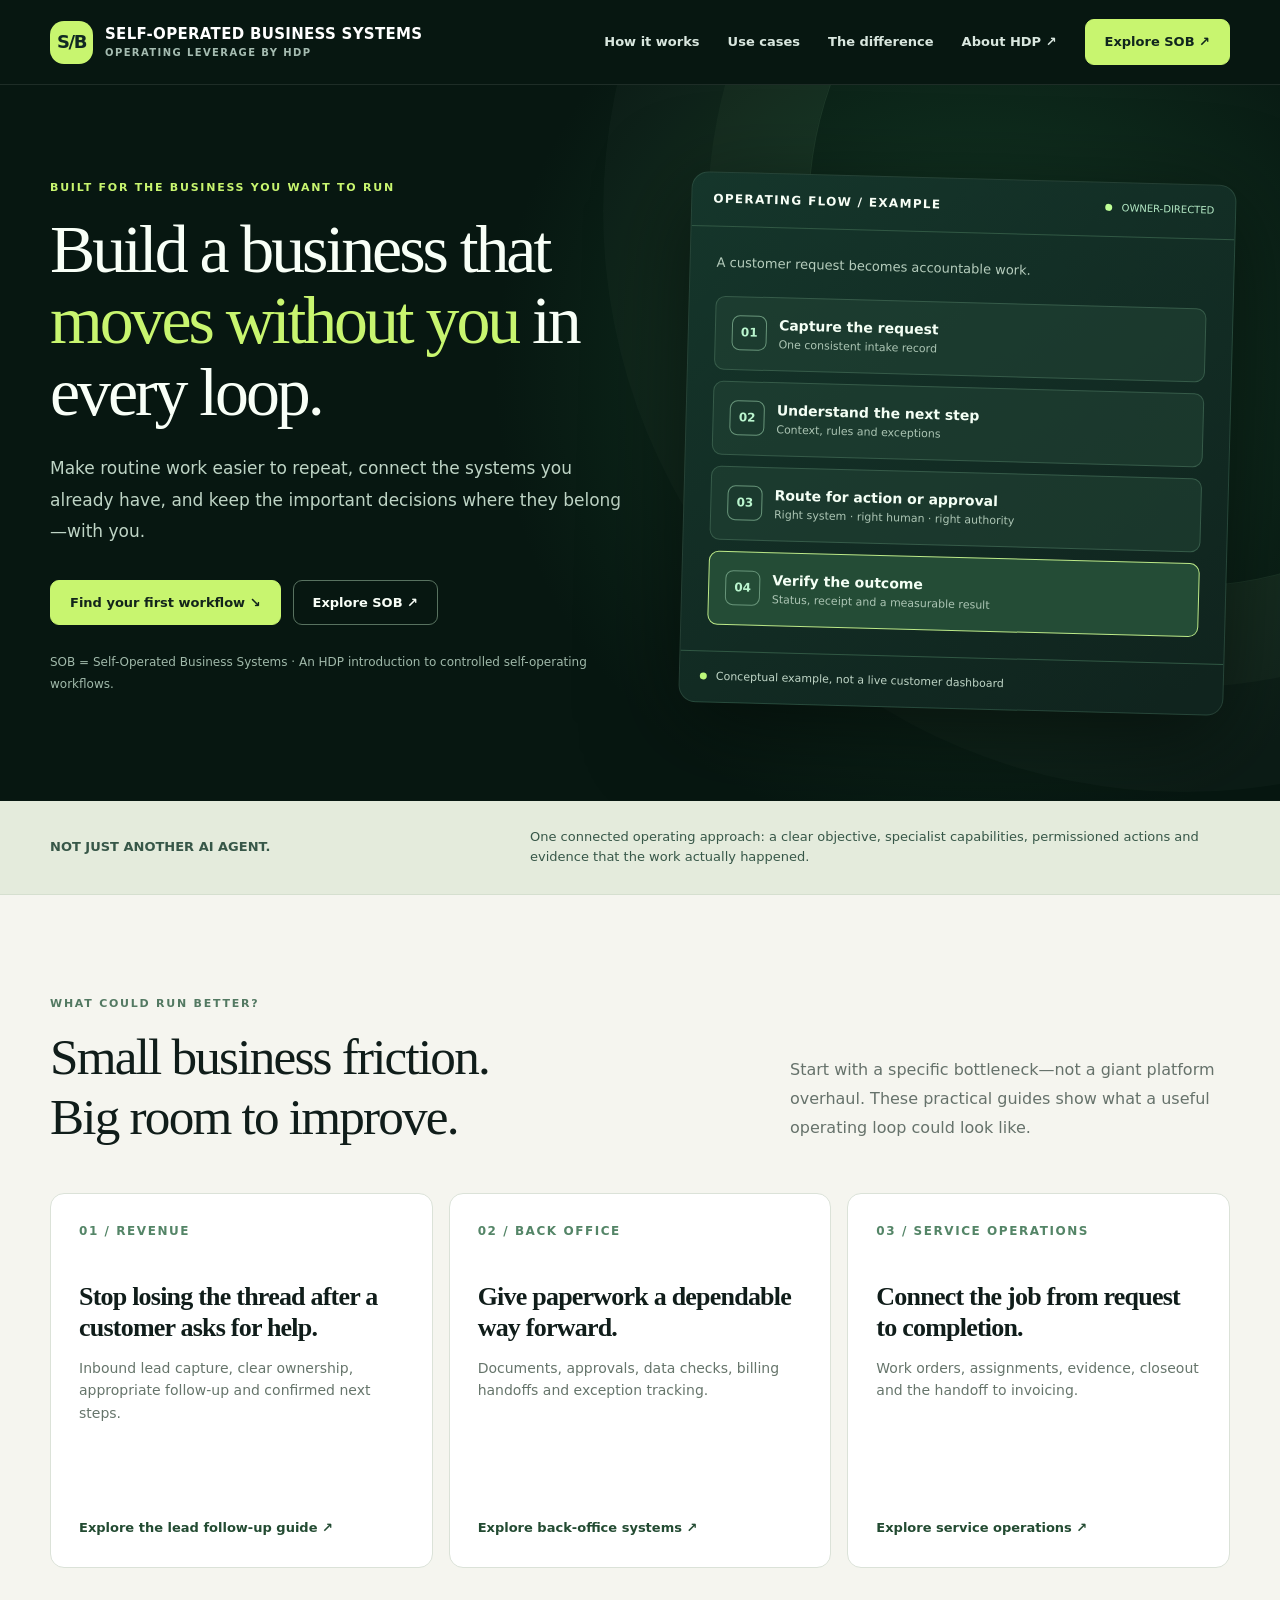
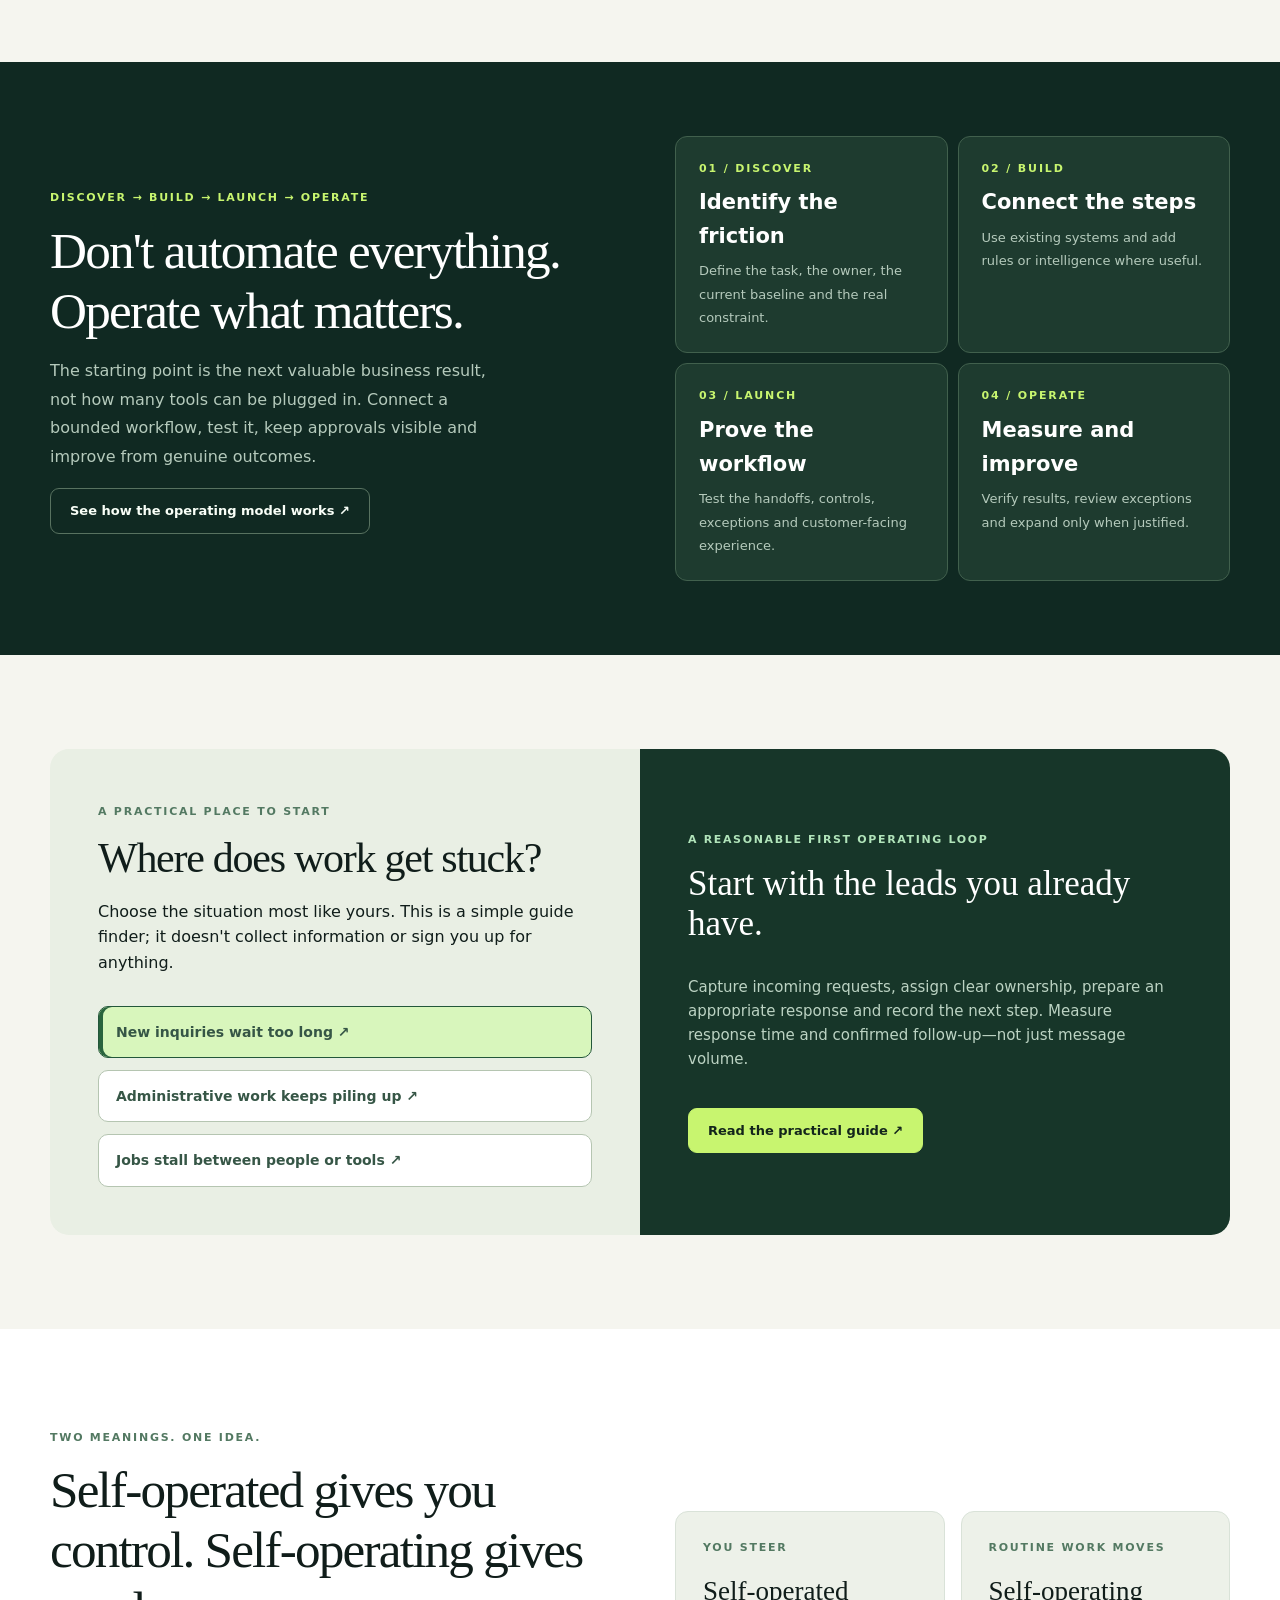
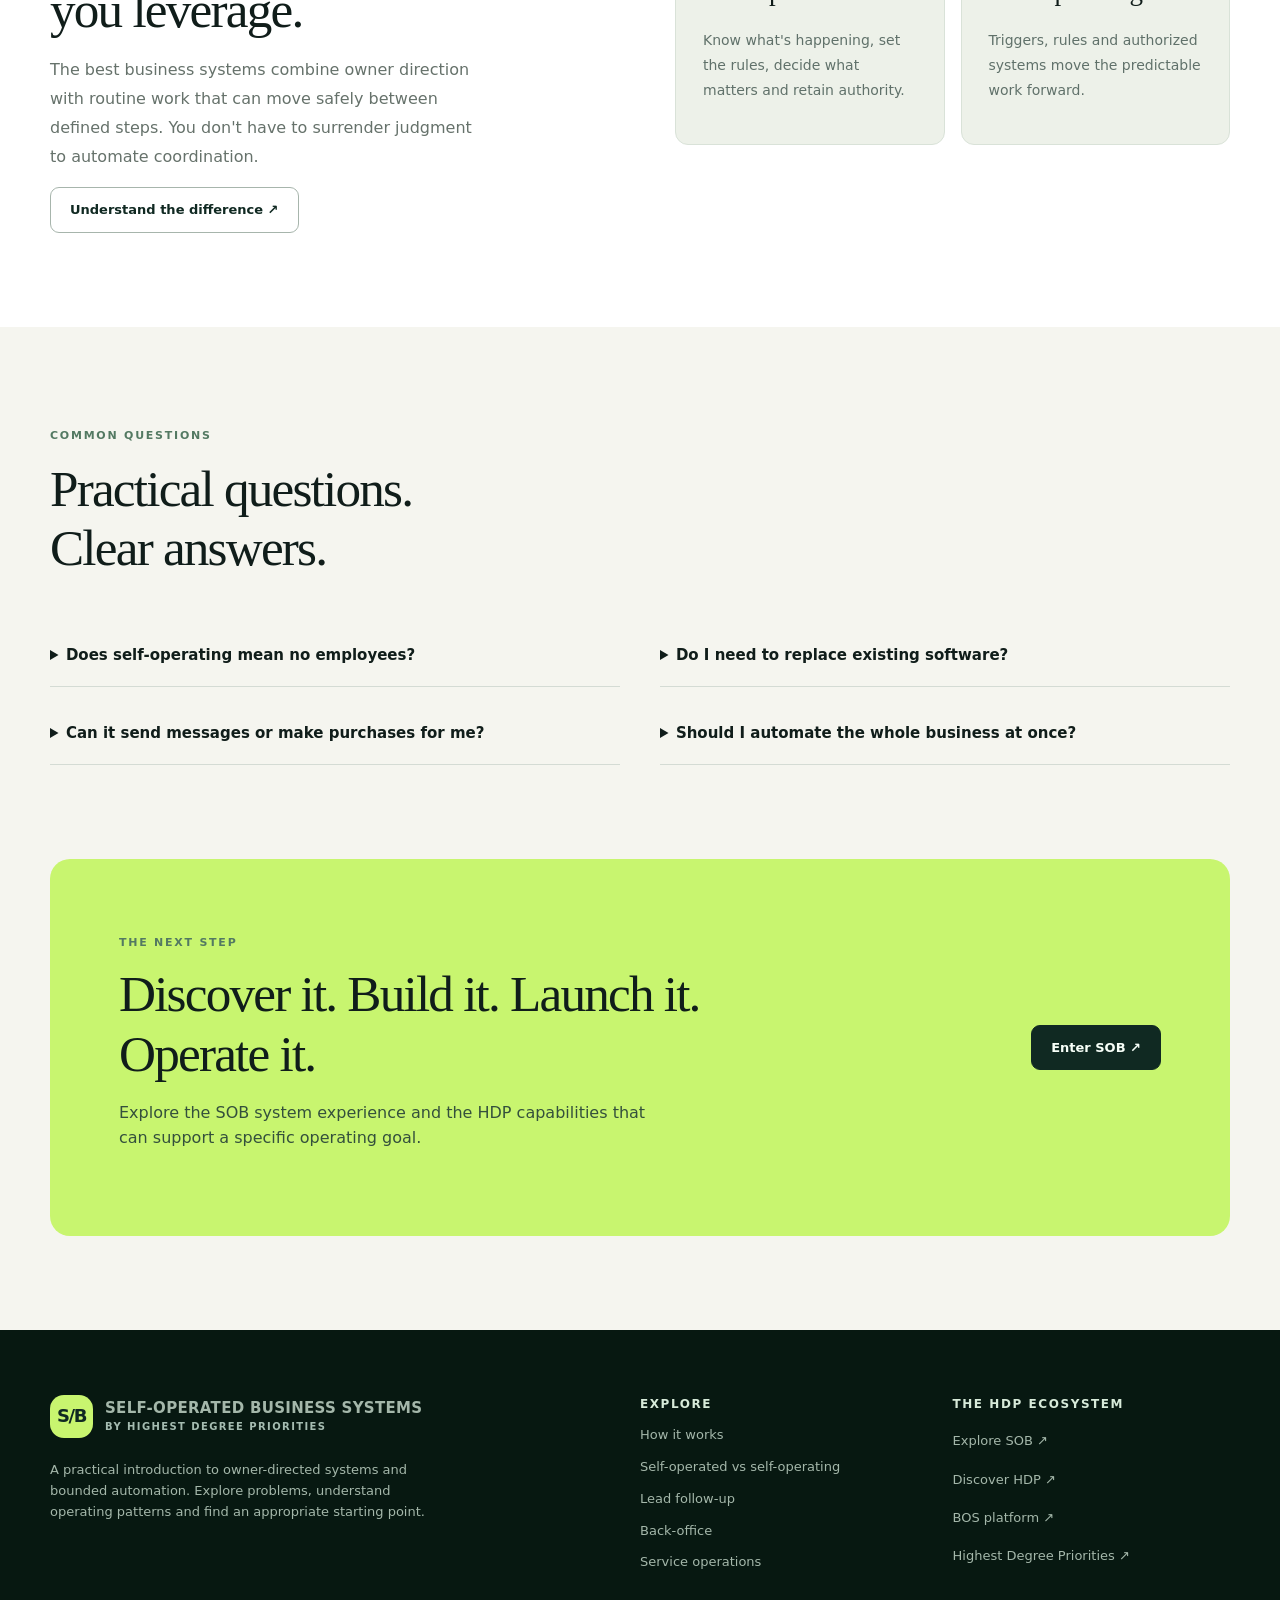
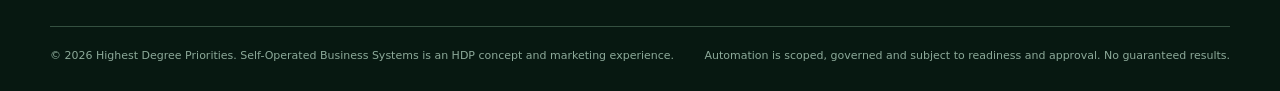
==== index.html @ 66c558f4 "Build SOB educational front door with original SEO guides" ====
<!doctype html><html lang="en"><head><meta charset="UTF-8"><meta name="viewport" content="width=device-width,initial-scale=1"><meta name="color-scheme" content="light"><meta name="theme-color" content="#071711"><title>Self-Operated Business Systems — Build a Business That Moves Without You in Every Loop | SOB by HDP</title><meta name="description" content="Discover self-operated and self-operating business systems for lead follow-up, back-office tasks and service operations. Owner-directed control, useful automation and measurable outcomes by HDP."><link rel="canonical" href="https://selfoperatedbusinesssystems.com/"><meta property="og:type" content="website"><meta property="og:title" content="Self-Operated Business Systems — Build a Business That Moves Without You in Every Loop"><meta property="og:description" content="Discover self-operated and self-operating business systems for lead follow-up, back-office tasks and service operations. Owner-directed control, useful automation and measurable outcomes by HDP."><meta property="og:url" content="https://selfoperatedbusinesssystems.com/"><meta property="og:image" content="https://selfoperatedbusinesssystems.com/assets/social.svg"><meta property="og:site_name" content="Self-Operated Business Systems"><meta name="twitter:card" content="summary_large_image"><link rel="icon" href="assets/favicon.svg" type="image/svg+xml"><link rel="stylesheet" href="assets/styles.css"><script type="application/ld+json">{"@context":"https://schema.org","@graph":[{"@type":"WebSite","name":"Self-Operated Business Systems","url":"https://selfoperatedbusinesssystems.com/","description":"Discover self-operated and self-operating business systems for lead follow-up, back-office tasks and service operations. Owner-directed control, useful automation and measurable outcomes by HDP."},{"@type":"Organization","name":"Highest Degree Priorities","url":"https://highestdegreepriorities.com"}]}</script><script src="assets/app.js" defer></script></head><body><a class="skip" href="#main">Skip to main content</a><header class="nav"><div class="wrap nav-in"><a class="brand" href="" aria-label="SOB — home"><span class="brand-mark">S/B</span><span class="brand-words"><strong>SELF-OPERATED BUSINESS SYSTEMS</strong><small>OPERATING LEVERAGE BY HDP</small></span></a><button class="menu-toggle" type="button" aria-label="Toggle navigation" aria-expanded="false" data-menu-toggle>Menu ☰</button><nav class="nav-links" aria-label="Main navigation" data-menu><a href="how-it-works/">How it works</a><a href="#solutions">Use cases</a><a href="guides/self-operated-vs-self-operating/">The difference</a><a href="https://hdpjoin.com">About HDP ↗</a><a class="button" href="https://sob.highestdegreepriorities.com/?utm_source=selfoperatedbusinesssystems&utm_medium=referral&utm_campaign=sob_launch&utm_content=nav" rel="noopener noreferrer">Explore SOB ↗</a></nav></div></header><main id="main">
<section class="hero"><div class="wrap hero-grid"><div><div class="eyebrow">BUILT FOR THE BUSINESS YOU WANT TO RUN</div><h1>Build a business that <em>moves without you</em> in every loop.</h1><p>Make routine work easier to repeat, connect the systems you already have, and keep the important decisions where they belong—with you.</p><div class="hero-actions"><a class="button" href="#find-your-gap">Find your first workflow ↘</a><a class="button secondary" href="https://sob.highestdegreepriorities.com/?utm_source=selfoperatedbusinesssystems&utm_medium=referral&utm_campaign=sob_launch&utm_content=hero" rel="noopener noreferrer">Explore SOB ↗</a></div><p class="fine">SOB = Self-Operated Business Systems · An HDP introduction to controlled self-operating workflows.</p></div><div class="map-panel" aria-label="Illustrative business workflow"><div class="panel-top"><strong>OPERATING FLOW / EXAMPLE</strong><span class="status"><i></i> OWNER-DIRECTED</span></div><div class="panel-body"><div class="panel-heading">A customer request becomes accountable work.</div><div class="steps"><div class="step"><div class="num">01</div><div><strong>Capture the request</strong><span>One consistent intake record</span></div></div><div class="step"><div class="num">02</div><div><strong>Understand the next step</strong><span>Context, rules and exceptions</span></div></div><div class="step"><div class="num">03</div><div><strong>Route for action or approval</strong><span>Right system · right human · right authority</span></div></div><div class="step"><div class="num">04</div><div><strong>Verify the outcome</strong><span>Status, receipt and a measurable result</span></div></div></div></div><div class="panel-bottom"><span class="dot"></span>Conceptual example, not a live customer dashboard</div></div></div></section>
<div class="strip"><div class="wrap strip-in"><strong>NOT JUST ANOTHER AI AGENT.</strong><span>One connected operating approach: a clear objective, specialist capabilities, permissioned actions and evidence that the work actually happened.</span></div></div>
<section class="section" id="solutions"><div class="wrap"><div class="section-head"><div><span class="mini-eyebrow">WHAT COULD RUN BETTER?</span><h2>Small business friction.<br>Big room to improve.</h2></div><p>Start with a specific bottleneck—not a giant platform overhaul. These practical guides show what a useful operating loop could look like.</p></div><div class="cards"><a class="card" href="use-cases/lead-follow-up/"><span class="card-no">01 / REVENUE</span><h3>Stop losing the thread after a customer asks for help.</h3><p>Inbound lead capture, clear ownership, appropriate follow-up and confirmed next steps.</p><span class="card-link">Explore the lead follow-up guide ↗</span></a><a class="card" href="use-cases/back-office-automation/"><span class="card-no">02 / BACK OFFICE</span><h3>Give paperwork a dependable way forward.</h3><p>Documents, approvals, data checks, billing handoffs and exception tracking.</p><span class="card-link">Explore back-office systems ↗</span></a><a class="card" href="use-cases/service-operations/"><span class="card-no">03 / SERVICE OPERATIONS</span><h3>Connect the job from request to completion.</h3><p>Work orders, assignments, evidence, closeout and the handoff to invoicing.</p><span class="card-link">Explore service operations ↗</span></a></div></div></section>
<section class="operating-band"><div class="wrap two-col"><div><span class="eyebrow">DISCOVER → BUILD → LAUNCH → OPERATE</span><h2>Don't automate everything.<br>Operate what matters.</h2><p>The starting point is the next valuable business result, not how many tools can be plugged in. Connect a bounded workflow, test it, keep approvals visible and improve from genuine outcomes.</p><a class="button secondary" href="how-it-works/">See how the operating model works ↗</a></div><div class="phases"><div class="phase"><b>01 / DISCOVER</b><h3>Identify the friction</h3><p>Define the task, the owner, the current baseline and the real constraint.</p></div><div class="phase"><b>02 / BUILD</b><h3>Connect the steps</h3><p>Use existing systems and add rules or intelligence where useful.</p></div><div class="phase"><b>03 / LAUNCH</b><h3>Prove the workflow</h3><p>Test the handoffs, controls, exceptions and customer-facing experience.</p></div><div class="phase"><b>04 / OPERATE</b><h3>Measure and improve</h3><p>Verify results, review exceptions and expand only when justified.</p></div></div></div></section>
<section class="section" id="find-your-gap"><div class="wrap"><div class="finder"><div class="finder-copy"><span class="mini-eyebrow">A PRACTICAL PLACE TO START</span><h2>Where does work get stuck?</h2><p>Choose the situation most like yours. This is a simple guide finder; it doesn't collect information or sign you up for anything.</p><div class="finder-controls" role="group" aria-label="Choose business workflow"><button aria-pressed="true" data-finder="leads" type="button">New inquiries wait too long ↗</button><button aria-pressed="false" data-finder="admin" type="button">Administrative work keeps piling up ↗</button><button aria-pressed="false" data-finder="field" type="button">Jobs stall between people or tools ↗</button></div></div><div class="finder-result" aria-live="polite"><small>A REASONABLE FIRST OPERATING LOOP</small><h3 data-finder-title>Start with the leads you already have.</h3><p data-finder-body>Capture incoming requests, assign clear ownership, prepare an appropriate response and record the next step. Measure response time and confirmed follow-up—not just message volume.</p><a class="button" href="use-cases/lead-follow-up/" data-finder-link>Read the practical guide ↗</a></div></div></div></section>
<section class="section alt"><div class="wrap two-col"><div><span class="mini-eyebrow">TWO MEANINGS. ONE IDEA.</span><h2>Self-operated gives you control. Self-operating gives you leverage.</h2><p>The best business systems combine owner direction with routine work that can move safely between defined steps. You don't have to surrender judgment to automate coordination.</p><a class="button outline" href="guides/self-operated-vs-self-operating/">Understand the difference ↗</a></div><div class="compare"><div><div class="mini-eyebrow">YOU STEER</div><h3>Self-operated</h3><p>Know what's happening, set the rules, decide what matters and retain authority.</p></div><div><div class="mini-eyebrow">ROUTINE WORK MOVES</div><h3>Self-operating</h3><p>Triggers, rules and authorized systems move the predictable work forward.</p></div></div></div></section>
<section class="section" id="faq"><div class="wrap"><div class="section-head"><div><span class="mini-eyebrow">COMMON QUESTIONS</span><h2>Practical questions.<br>Clear answers.</h2></div></div><div class="questions"><details><summary>Does self-operating mean no employees?</summary><p>No. The purpose is to reduce unnecessary coordination and repetition while retaining people for judgment, relationships, exceptions and accountability.</p></details><details><summary>Do I need to replace existing software?</summary><p>Not necessarily. An operating layer can coordinate selected workflows across existing tools, subject to available integrations and appropriate permissions.</p></details><details><summary>Can it send messages or make purchases for me?</summary><p>Only where the workflow, platform permissions, consent and explicit approval rules permit it. Sensitive actions must be separately governed.</p></details><details><summary>Should I automate the whole business at once?</summary><p>Usually not. Start with a measurable workflow, verify the baseline and make sure the first loop works before expanding.</p></details></div></div></section>
<section class="section" style="padding-top:0"><div class="wrap"><div class="wide-cta"><div><span class="mini-eyebrow">THE NEXT STEP</span><h2>Discover it. Build it. Launch it. Operate it.</h2><p>Explore the SOB system experience and the HDP capabilities that can support a specific operating goal.</p></div><a class="button dark" href="https://sob.highestdegreepriorities.com/?utm_source=selfoperatedbusinesssystems&utm_medium=referral&utm_campaign=sob_launch&utm_content=closing" rel="noopener noreferrer">Enter SOB ↗</a></div></div></section></main><footer class="footer"><div class="wrap"><div class="footer-grid"><div><a class="brand" href=""><span class="brand-mark">S/B</span><span class="brand-words"><strong>SELF-OPERATED BUSINESS SYSTEMS</strong><small>BY HIGHEST DEGREE PRIORITIES</small></span></a><p style="max-width:390px;margin-top:22px">A practical introduction to owner-directed systems and bounded automation. Explore problems, understand operating patterns and find an appropriate starting point.</p></div><div class="footer-links"><span class="footer-title">EXPLORE</span><a href="how-it-works/">How it works</a><a href="guides/self-operated-vs-self-operating/">Self-operated vs self-operating</a><a href="use-cases/lead-follow-up/">Lead follow-up</a><a href="use-cases/back-office-automation/">Back-office</a><a href="use-cases/service-operations/">Service operations</a></div><div class="footer-links"><span class="footer-title">THE HDP ECOSYSTEM</span><a href="https://sob.highestdegreepriorities.com/?utm_source=selfoperatedbusinesssystems&utm_medium=referral&utm_campaign=sob_launch&utm_content=footer">Explore SOB ↗</a><a href="https://hdpjoin.com">Discover HDP ↗</a><a href="https://bos.highestdegreepriorities.com">BOS platform ↗</a><a href="https://highestdegreepriorities.com">Highest Degree Priorities ↗</a></div></div><div class="footnote"><span>© 2026 Highest Degree Priorities. Self-Operated Business Systems is an HDP concept and marketing experience.</span><span>Automation is scoped, governed and subject to readiness and approval. No guaranteed results.</span></div></div></footer></body></html>
---- assets/styles.css ----
:root{--ink:#101d1a;--deep:#102922;--night:#071711;--green:#c8f56f;--mint:#8dddb2;--paper:#f5f5ef;--white:#fff;--muted:#627069;--rule:#d8dfd8;--serif:Georgia,"Times New Roman",serif;--sans:"Avenir Next",Avenir,Inter,ui-sans-serif,system-ui,"Segoe UI",sans-serif}
*{box-sizing:border-box}html{scroll-behavior:smooth}body{margin:0;color:var(--ink);background:var(--paper);font-family:var(--sans);font-size:16px;line-height:1.6}a{color:inherit}img{max-width:100%}button,select{font:inherit}button{cursor:pointer}a:focus-visible,button:focus-visible,select:focus-visible{outline:3px solid #3a9a68;outline-offset:3px}.skip{position:absolute;left:12px;top:-60px;background:#fff;padding:10px;z-index:99}.skip:focus{top:12px}.wrap{width:min(1180px,calc(100% - 48px));margin-inline:auto}.nav{position:relative;z-index:20;background:var(--night);color:white;border-bottom:1px solid #ffffff18}.nav-in{min-height:84px;display:flex;align-items:center;justify-content:space-between;gap:26px}.brand{display:flex;gap:12px;text-decoration:none;align-items:center;line-height:1}.brand-mark{display:grid;place-items:center;background:var(--green);color:var(--deep);border-radius:14px;width:43px;height:43px;font-size:18px;font-weight:900;letter-spacing:-1.5px}.brand-words strong{display:block;font-weight:850;letter-spacing:.02em;font-size:15px}.brand-words small{display:block;color:#a5bcb1;font-size:10px;letter-spacing:.14em;margin-top:6px;font-weight:700}.nav-links{display:flex;align-items:center;gap:28px}.nav-links a{text-decoration:none;font-size:13px;font-weight:720;color:#d9e7df}.nav-links a:hover{color:var(--green)}.nav-links a.button{color:#10251d}.menu-toggle{display:none;border:1px solid #42614f;background:transparent;color:#fff;border-radius:9px;padding:8px 12px}.button{display:inline-flex;align-items:center;justify-content:center;gap:9px;padding:14px 19px;border-radius:9px;background:var(--green);border:1px solid var(--green);color:#13251b;font-size:13px;font-weight:850;text-decoration:none;line-height:1.2;transition:transform .2s,background .2s}.button:hover{background:#defca4;transform:translateY(-2px)}.button.secondary{background:transparent;color:#f9fff8;border-color:#587260}.button.secondary:hover{background:#234036}.button.dark{background:var(--deep);color:#f7fff8;border-color:var(--deep)}.button.outline{background:transparent;color:var(--deep);border-color:#a7b5ac}.button.outline:hover{background:#eff4e9}.eyebrow,.mini-eyebrow{text-transform:uppercase;letter-spacing:.16em;font-size:11px;font-weight:850}.eyebrow{color:var(--green)}.mini-eyebrow{color:#537962}.hero{position:relative;isolation:isolate;overflow:hidden;background:var(--night);color:#f8fff7;padding:93px 0 92px}.hero:before{content:"";position:absolute;width:750px;height:750px;border:1px solid #bcffc018;border-radius:100%;right:-280px;top:-250px;box-shadow:0 0 0 100px #bfffc008,0 0 0 205px #bfffc006;z-index:-1}.hero:after{content:"";position:absolute;inset:0;background:radial-gradient(circle at 76% 40%,#225e3a88,transparent 45%);z-index:-2}.hero-grid{display:grid;grid-template-columns:1.03fr .97fr;gap:56px;align-items:center}.hero h1,.article-hero h1{font-family:var(--serif);font-weight:500;line-height:1.06;letter-spacing:-.045em;margin:17px 0 24px;font-size:clamp(48px,5.3vw,81px)}.hero h1 em{font-style:normal;color:var(--green)}.hero p{color:#bed4c5;font-size:17px;max-width:575px;line-height:1.85}.hero-actions{display:flex;gap:12px;flex-wrap:wrap;margin-top:32px}.fine{font-size:12px!important;color:#a0b9aa!important;margin-top:26px}.map-panel{border:1px solid #5e867045;background:linear-gradient(145deg,#15362b 0%,#10241e 95%);border-radius:17px;box-shadow:0 24px 90px #0008;overflow:hidden;transform:rotate(1.5deg)}.panel-top{display:flex;justify-content:space-between;padding:17px 21px;border-bottom:1px solid #315844}.panel-top strong{font-size:12px;letter-spacing:.11em}.status{font-size:10px;color:#b5eac6}.status i{display:inline-block;width:7px;height:7px;background:#bfff96;border-radius:50%;margin-right:6px}.panel-body{padding:26px}.panel-heading{font-size:13px;color:#b6cdbd;margin-bottom:22px}.steps{display:grid;gap:11px}.step{display:flex;align-items:center;gap:12px;background:#24463785;border:1px solid #365b49;padding:16px;border-radius:10px}.step .num{display:grid;place-items:center;border:1px solid #68957a;color:#baf5ce;border-radius:8px;width:35px;height:35px;font-size:12px;font-weight:900}.step strong{display:block;font-size:14px;color:#f4fff5}.step span{display:block;font-size:11px;color:#acc5b4}.step:last-child{border-color:#bce988;background:#244c36}.panel-bottom{border-top:1px solid #315844;color:#bfd5c6;padding:16px 20px;font-size:11px;display:flex;gap:9px;align-items:center}.dot{height:7px;width:7px;background:#bcf779;border-radius:100%}.strip{background:#e4ebdc;border-bottom:1px solid #d5dfcf}.strip-in{padding:26px 0;display:flex;justify-content:space-between;gap:20px;align-items:center;color:#375748}.strip strong{font-size:13px}.strip span{font-size:13px;max-width:700px}.section{padding:94px 0}.section.alt{background:white}.section-head{display:flex;justify-content:space-between;gap:40px;align-items:flex-end;margin-bottom:34px}.section-head h2,.two-col h2,.wide-cta h2{font-family:var(--serif);font-weight:500;letter-spacing:-.035em;line-height:1.17;font-size:clamp(35px,4vw,55px);margin:12px 0}.section-head p,.two-col p{max-width:440px;color:#66726b;line-height:1.8}.cards{display:grid;grid-template-columns:repeat(3,1fr);gap:16px}.card{display:flex;flex-direction:column;min-height:375px;background:#fff;border:1px solid #dbe2d8;border-radius:14px;padding:28px;text-decoration:none;transition:transform .2s,box-shadow .2s}.card:hover{transform:translateY(-4px);box-shadow:0 14px 45px #10281c13}.card .card-no{color:#548567;font-weight:850;letter-spacing:.13em;font-size:12px}.card h3{font-size:26px;font-family:var(--serif);font-weight:550;line-height:1.2;letter-spacing:-.03em;margin:40px 0 14px}.card p{color:#66756b;font-size:14px;margin:0}.card .card-link{margin-top:auto;padding-top:35px;color:#234b32;font-size:13px;font-weight:850}.operating-band{background:var(--deep);color:white;padding:74px 0}.two-col{display:grid;grid-template-columns:1fr 1fr;gap:70px;align-items:center}.operating-band h2{color:white}.operating-band p{color:#b5cabc}.phases{display:grid;grid-template-columns:repeat(2,1fr);gap:10px}.phase{background:#2746389e;border:1px solid #41604d;border-radius:12px;padding:23px}.phase b{display:block;color:var(--green);font-size:11px;letter-spacing:.17em}.phase h3{font-size:21px;margin:9px 0 6px}.phase p{font-size:13px;margin:0}.finder{background:#e9efe4;border-radius:19px;display:grid;grid-template-columns:1fr 1fr;overflow:hidden}.finder-copy{padding:48px}.finder-copy h2{font-family:var(--serif);font-size:42px;line-height:1.14;letter-spacing:-.03em;font-weight:500;margin:12px 0}.finder-controls{display:grid;gap:12px;margin-top:30px}.finder-controls button{border:1px solid #b5c5b1;background:white;text-align:left;border-radius:10px;padding:14px 17px;font-size:14px;font-weight:750;color:#365646}.finder-controls button[aria-pressed="true"]{border-color:#23573a;background:#d8f6bc;box-shadow:inset 4px 0 #29643d}.finder-result{padding:48px;background:#173629;color:white;display:flex;flex-direction:column;justify-content:center}.finder-result small{color:#b1e4ba;font-size:11px;letter-spacing:.15em;font-weight:850}.finder-result h3{font-family:var(--serif);font-weight:500;font-size:35px;line-height:1.16;margin:15px 0}.finder-result p{color:#bcd3c3;font-size:15px}.finder-result .button{align-self:flex-start;margin-top:22px}.compare{display:grid;grid-template-columns:1fr 1fr;gap:16px;margin:32px 0}.compare>div{background:#edf1e9;border:1px solid #d9e2d8;border-radius:13px;padding:27px}.compare h3{font-family:var(--serif);font-size:27px;font-weight:500;margin:14px 0}.compare p{font-size:14px;color:#60716a}.wide-cta{padding:69px;border-radius:20px;background:var(--green);display:flex;justify-content:space-between;align-items:center;gap:32px}.wide-cta h2{max-width:600px;margin:10px 0}.wide-cta p{max-width:540px;color:#34503c}.wide-cta .button{white-space:nowrap}.questions{display:grid;grid-template-columns:1fr 1fr;gap:15px 40px}.questions details{border-bottom:1px solid #d4dbd4;padding:19px 0}.questions summary{cursor:pointer;font-weight:800;font-size:15px}.questions p{font-size:14px;color:#647168}.footer{background:#071811;color:#d3e3d7;padding:65px 0 26px}.footer-grid{display:grid;grid-template-columns:2fr 1fr 1fr;gap:35px}.footer p,.footer a{font-size:13px;color:#a4b7aa}.footer a{text-decoration:none}.footer a:hover{text-decoration:underline}.footer-links{display:grid;gap:11px}.footer-title{color:#d7ead9;font-weight:800;font-size:12px;letter-spacing:.13em}.footnote{border-top:1px solid #345040;margin-top:53px;padding-top:20px;font-size:11px;color:#8ca999;display:flex;justify-content:space-between;gap:16px}.article-hero{background:var(--night);color:#fff;padding:84px 0 75px}.article-hero h1{font-size:clamp(43px,4.75vw,68px);max-width:970px}.article-hero p{font-size:18px;max-width:750px;color:#bfd3c4;line-height:1.75}.article-meta{margin-top:27px;font-size:12px;color:#9ebbae}.breadcrumb{font-size:12px;display:flex;gap:9px;color:#acc7b8}.breadcrumb a{text-decoration:none;color:#d9eddf}.article-layout{display:grid;grid-template-columns:240px minmax(0,1fr);gap:70px;padding:80px 0 94px}.toc{align-self:start;position:sticky;top:26px}.toc strong{display:block;font-size:11px;letter-spacing:.14em;color:#51745c}.toc a{display:block;text-decoration:none;color:#607368;padding:8px 0;font-size:13px}.toc a:hover{color:#0b4e2e}.article{max-width:760px}.article h2{font-family:var(--serif);font-weight:500;font-size:34px;letter-spacing:-.03em;line-height:1.19;margin:0 0 17px;scroll-margin-top:30px}.article h2:not(:first-child){margin-top:54px}.article p{line-height:1.88;color:#485950;margin:14px 0}.article .note{margin:31px 0;border-left:4px solid #7cb751;background:#eaf1e3;padding:22px 25px;display:grid;gap:8px}.article .note strong{color:#25513a}.article .note span{color:#506456}.article-list{padding-left:25px;color:#495b51}.article-list li{padding:9px 0;line-height:1.75}.article .compare{margin:31px 0}.article-end{margin-top:60px;background:#173629;color:white;padding:35px;border-radius:13px}.article-end h3{font-family:var(--serif);font-size:28px;font-weight:500;margin:0 0 10px}.article-end p{color:#bed3c3}.article-end .button{margin-top:15px}.related{display:flex;flex-wrap:wrap;gap:12px;margin-top:25px}.related a{padding:8px 12px;border:1px solid #c5d2c3;border-radius:8px;text-decoration:none;font-size:12px;font-weight:750;color:#376547}.disclaimer{font-size:12px;color:#7a827b}.hide{display:none!important}
@media(max-width:950px){.nav-links{gap:16px}.nav-links>a{font-size:12px}.hero-grid{gap:26px}.hero h1{font-size:clamp(42px,6vw,66px)}.cards{gap:10px}.card{padding:23px}.two-col{gap:28px}.article-layout{grid-template-columns:180px 1fr;gap:35px}}
@media(max-width:720px){.wrap{width:min(100% - 34px,1180px)}.nav-in{min-height:70px}.brand-words strong{font-size:13px}.brand-words small{font-size:8px}.menu-toggle{display:block}.nav-links{display:none;position:absolute;top:70px;left:0;right:0;background:var(--night);padding:20px 18px 25px;flex-direction:column;align-items:stretch;border-bottom:1px solid #42624c}.nav-links.open{display:flex}.nav-links>a{font-size:15px}.nav-links .button{align-self:flex-start}.hero{padding:67px 0}.hero-grid,.two-col,.finder,.footer-grid,.article-layout{grid-template-columns:1fr}.hero h1{font-size:clamp(45px,10vw,66px)}.hero p{font-size:16px}.map-panel{margin-top:28px;transform:none}.strip-in,.section-head,.wide-cta{flex-direction:column;align-items:flex-start}.section{padding:66px 0}.section-head{gap:8px}.cards{grid-template-columns:1fr}.card{min-height:250px}.card h3{margin-top:22px}.card .card-link{padding-top:20px}.operating-band{padding:68px 0}.two-col{gap:24px}.finder-copy,.finder-result{padding:30px}.finder-copy h2{font-size:36px}.compare,.questions{grid-template-columns:1fr}.wide-cta{padding:36px}.wide-cta .button{white-space:normal}.article-hero{padding:64px 0}.article-hero h1{font-size:clamp(42px,9vw,58px)}.article-layout{padding:52px 0}.toc{position:static;border-bottom:1px solid #d1dbd1;padding-bottom:20px}.toc a{display:inline-block;margin-right:15px}.article h2{font-size:29px}.footnote{flex-direction:column}}
@media(prefers-reduced-motion:reduce){html{scroll-behavior:auto}*,*:before,*:after{transition:none!important;animation:none!important}}
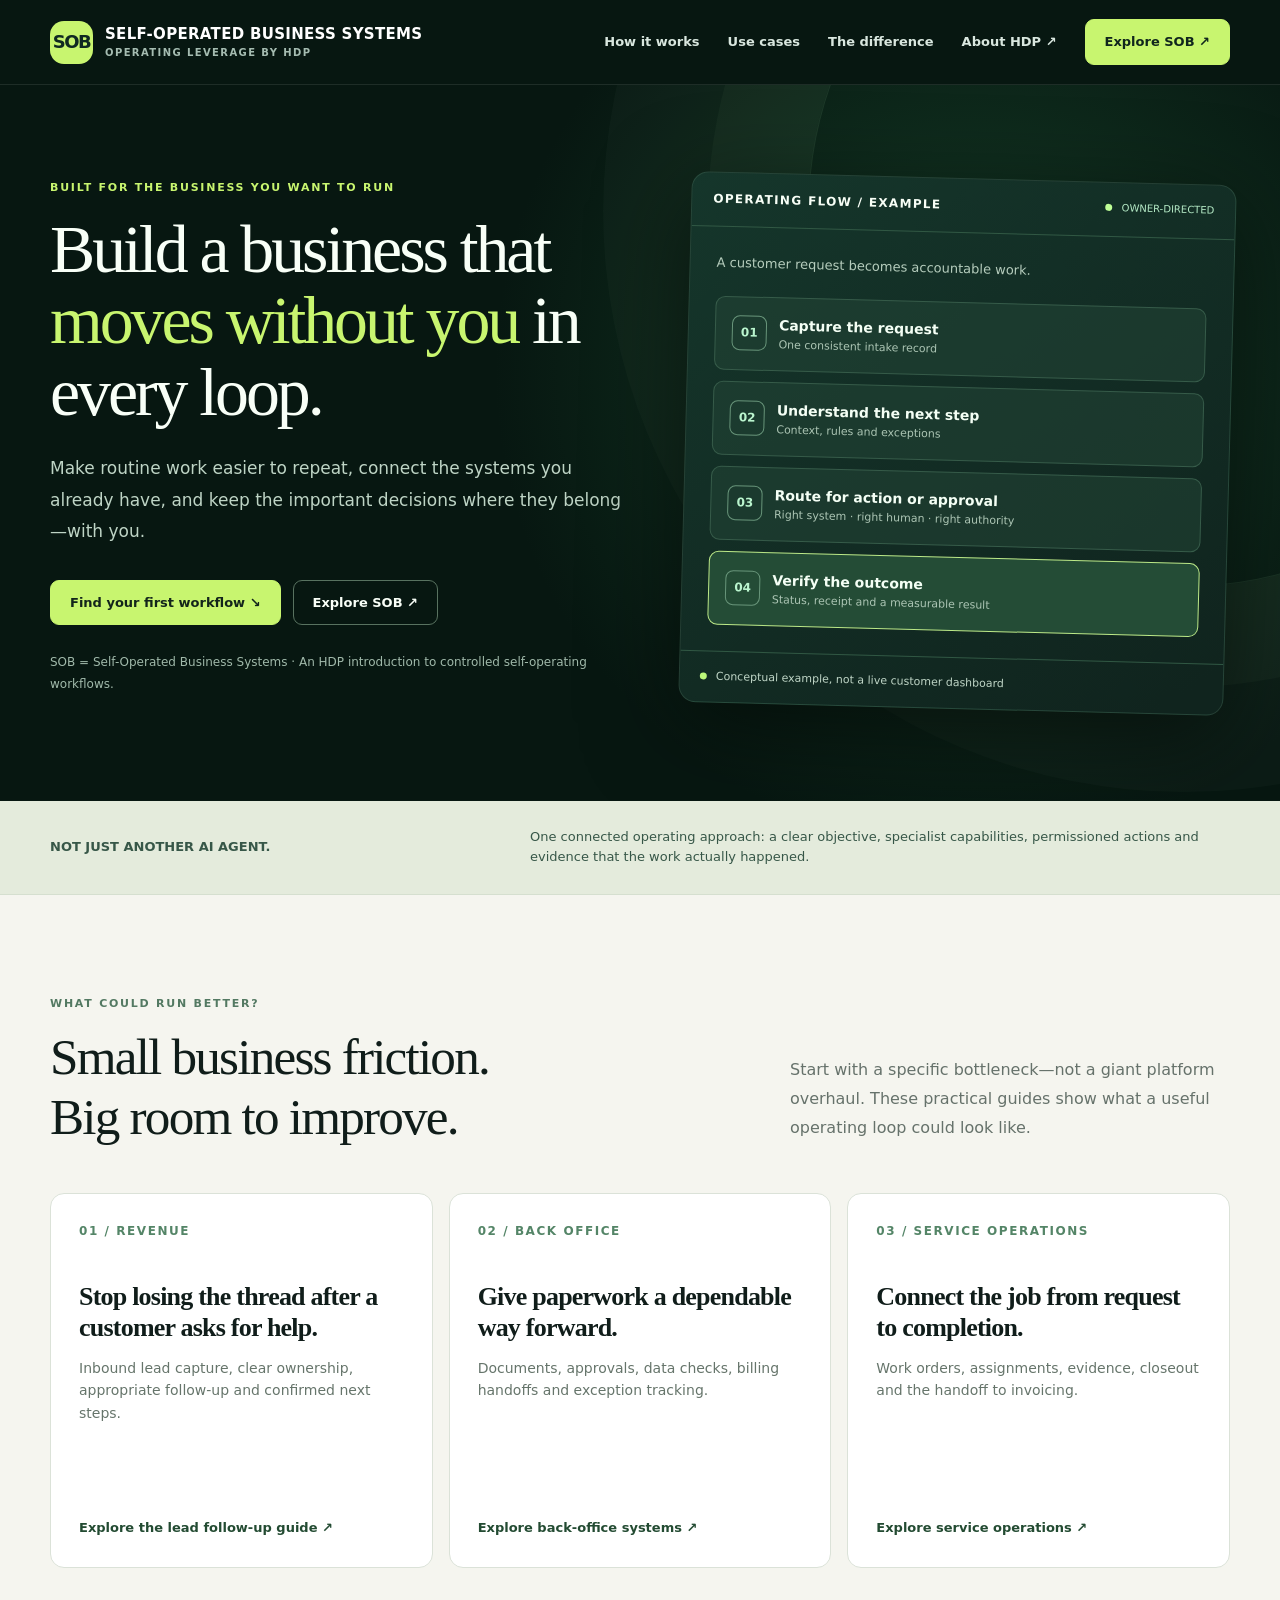
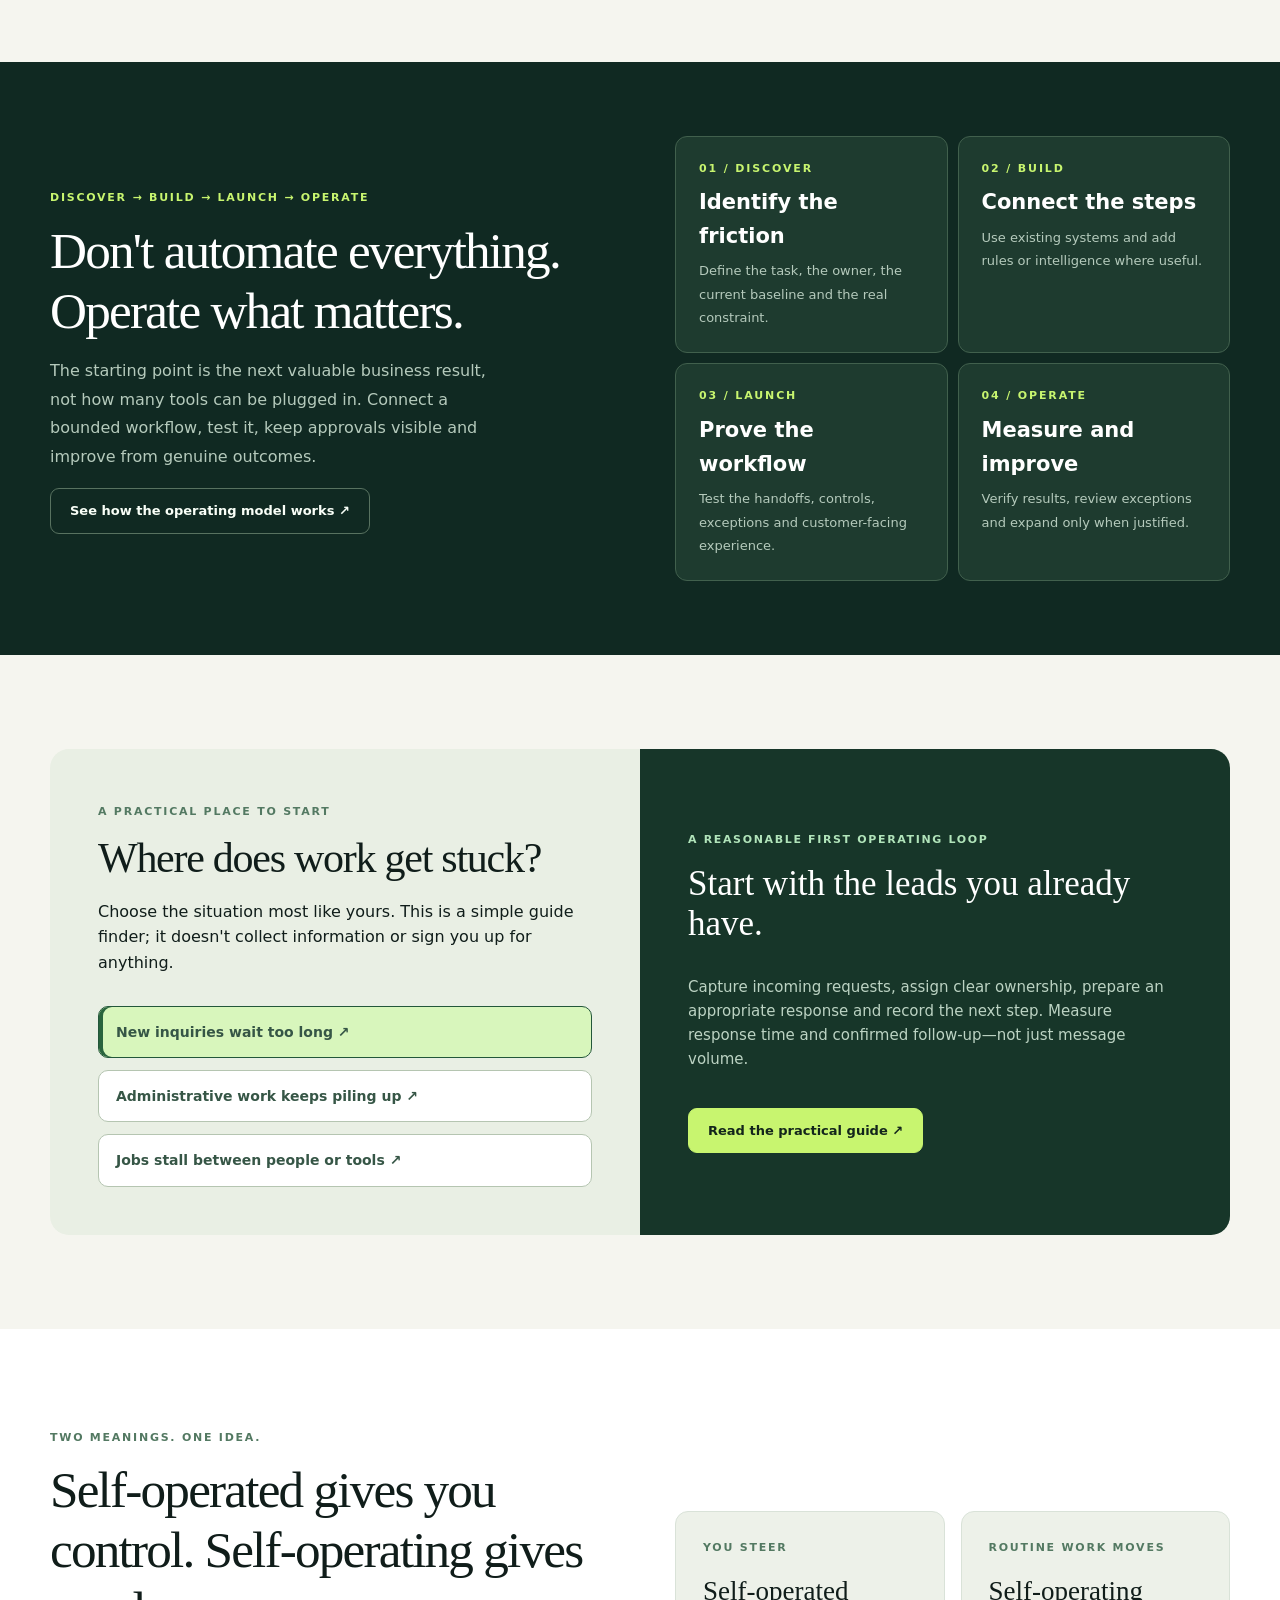
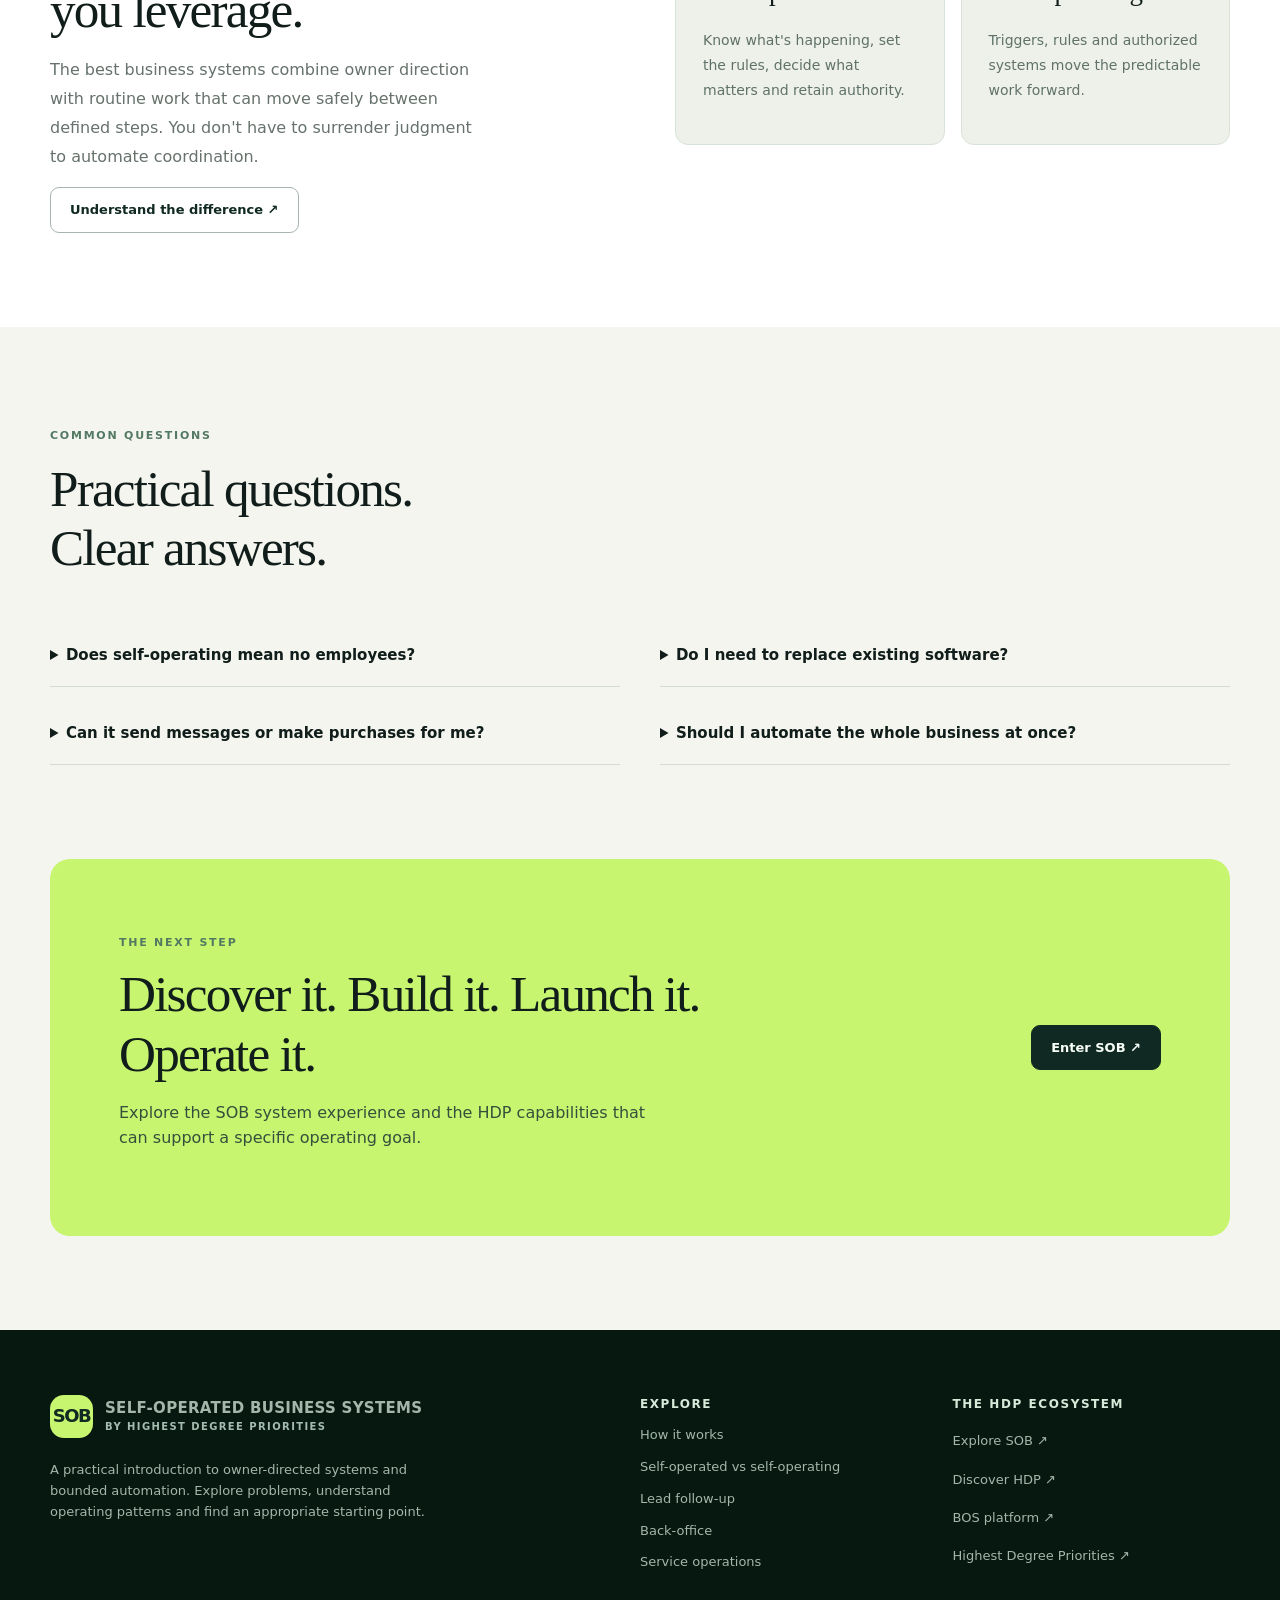
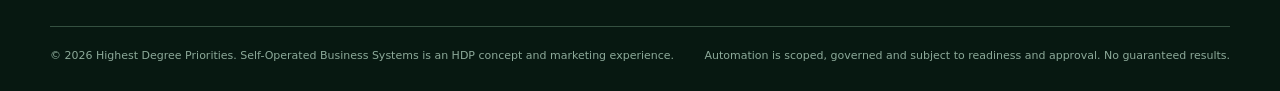
==== commit 14c017d5: "Use recognizable SOB branding across site and artwork" ====
--- a/index.html
+++ b/index.html
@@ -1,4 +1,4 @@
-<!doctype html><html lang="en"><head><meta charset="UTF-8"><meta name="viewport" content="width=device-width,initial-scale=1"><meta name="color-scheme" content="light"><meta name="theme-color" content="#071711"><title>Self-Operated Business Systems — Build a Business That Moves Without You in Every Loop | SOB by HDP</title><meta name="description" content="Discover self-operated and self-operating business systems for lead follow-up, back-office tasks and service operations. Owner-directed control, useful automation and measurable outcomes by HDP."><link rel="canonical" href="https://selfoperatedbusinesssystems.com/"><meta property="og:type" content="website"><meta property="og:title" content="Self-Operated Business Systems — Build a Business That Moves Without You in Every Loop"><meta property="og:description" content="Discover self-operated and self-operating business systems for lead follow-up, back-office tasks and service operations. Owner-directed control, useful automation and measurable outcomes by HDP."><meta property="og:url" content="https://selfoperatedbusinesssystems.com/"><meta property="og:image" content="https://selfoperatedbusinesssystems.com/assets/social.svg"><meta property="og:site_name" content="Self-Operated Business Systems"><meta name="twitter:card" content="summary_large_image"><link rel="icon" href="assets/favicon.svg" type="image/svg+xml"><link rel="stylesheet" href="assets/styles.css"><script type="application/ld+json">{"@context":"https://schema.org","@graph":[{"@type":"WebSite","name":"Self-Operated Business Systems","url":"https://selfoperatedbusinesssystems.com/","description":"Discover self-operated and self-operating business systems for lead follow-up, back-office tasks and service operations. Owner-directed control, useful automation and measurable outcomes by HDP."},{"@type":"Organization","name":"Highest Degree Priorities","url":"https://highestdegreepriorities.com"}]}</script><script src="assets/app.js" defer></script></head><body><a class="skip" href="#main">Skip to main content</a><header class="nav"><div class="wrap nav-in"><a class="brand" href="" aria-label="SOB — home"><span class="brand-mark">S/B</span><span class="brand-words"><strong>SELF-OPERATED BUSINESS SYSTEMS</strong><small>OPERATING LEVERAGE BY HDP</small></span></a><button class="menu-toggle" type="button" aria-label="Toggle navigation" aria-expanded="false" data-menu-toggle>Menu ☰</button><nav class="nav-links" aria-label="Main navigation" data-menu><a href="how-it-works/">How it works</a><a href="#solutions">Use cases</a><a href="guides/self-operated-vs-self-operating/">The difference</a><a href="https://hdpjoin.com">About HDP ↗</a><a class="button" href="https://sob.highestdegreepriorities.com/?utm_source=selfoperatedbusinesssystems&utm_medium=referral&utm_campaign=sob_launch&utm_content=nav" rel="noopener noreferrer">Explore SOB ↗</a></nav></div></header><main id="main">
+<!doctype html><html lang="en"><head><meta charset="UTF-8"><meta name="viewport" content="width=device-width,initial-scale=1"><meta name="color-scheme" content="light"><meta name="theme-color" content="#071711"><title>Self-Operated Business Systems — Build a Business That Moves Without You in Every Loop | SOB by HDP</title><meta name="description" content="Discover self-operated and self-operating business systems for lead follow-up, back-office tasks and service operations. Owner-directed control, useful automation and measurable outcomes by HDP."><link rel="canonical" href="https://selfoperatedbusinesssystems.com/"><meta property="og:type" content="website"><meta property="og:title" content="Self-Operated Business Systems — Build a Business That Moves Without You in Every Loop"><meta property="og:description" content="Discover self-operated and self-operating business systems for lead follow-up, back-office tasks and service operations. Owner-directed control, useful automation and measurable outcomes by HDP."><meta property="og:url" content="https://selfoperatedbusinesssystems.com/"><meta property="og:image" content="https://selfoperatedbusinesssystems.com/assets/social.svg"><meta property="og:site_name" content="Self-Operated Business Systems"><meta name="twitter:card" content="summary_large_image"><link rel="icon" href="assets/favicon.svg" type="image/svg+xml"><link rel="stylesheet" href="assets/styles.css"><script type="application/ld+json">{"@context":"https://schema.org","@graph":[{"@type":"WebSite","name":"Self-Operated Business Systems","url":"https://selfoperatedbusinesssystems.com/","description":"Discover self-operated and self-operating business systems for lead follow-up, back-office tasks and service operations. Owner-directed control, useful automation and measurable outcomes by HDP."},{"@type":"Organization","name":"Highest Degree Priorities","url":"https://highestdegreepriorities.com"}]}</script><script src="assets/app.js" defer></script></head><body><a class="skip" href="#main">Skip to main content</a><header class="nav"><div class="wrap nav-in"><a class="brand" href="" aria-label="SOB — home"><span class="brand-mark">SOB</span><span class="brand-words"><strong>SELF-OPERATED BUSINESS SYSTEMS</strong><small>OPERATING LEVERAGE BY HDP</small></span></a><button class="menu-toggle" type="button" aria-label="Toggle navigation" aria-expanded="false" data-menu-toggle>Menu ☰</button><nav class="nav-links" aria-label="Main navigation" data-menu><a href="how-it-works/">How it works</a><a href="#solutions">Use cases</a><a href="guides/self-operated-vs-self-operating/">The difference</a><a href="https://hdpjoin.com">About HDP ↗</a><a class="button" href="https://sob.highestdegreepriorities.com/?utm_source=selfoperatedbusinesssystems&utm_medium=referral&utm_campaign=sob_launch&utm_content=nav" rel="noopener noreferrer">Explore SOB ↗</a></nav></div></header><main id="main">
 <section class="hero"><div class="wrap hero-grid"><div><div class="eyebrow">BUILT FOR THE BUSINESS YOU WANT TO RUN</div><h1>Build a business that <em>moves without you</em> in every loop.</h1><p>Make routine work easier to repeat, connect the systems you already have, and keep the important decisions where they belong—with you.</p><div class="hero-actions"><a class="button" href="#find-your-gap">Find your first workflow ↘</a><a class="button secondary" href="https://sob.highestdegreepriorities.com/?utm_source=selfoperatedbusinesssystems&utm_medium=referral&utm_campaign=sob_launch&utm_content=hero" rel="noopener noreferrer">Explore SOB ↗</a></div><p class="fine">SOB = Self-Operated Business Systems · An HDP introduction to controlled self-operating workflows.</p></div><div class="map-panel" aria-label="Illustrative business workflow"><div class="panel-top"><strong>OPERATING FLOW / EXAMPLE</strong><span class="status"><i></i> OWNER-DIRECTED</span></div><div class="panel-body"><div class="panel-heading">A customer request becomes accountable work.</div><div class="steps"><div class="step"><div class="num">01</div><div><strong>Capture the request</strong><span>One consistent intake record</span></div></div><div class="step"><div class="num">02</div><div><strong>Understand the next step</strong><span>Context, rules and exceptions</span></div></div><div class="step"><div class="num">03</div><div><strong>Route for action or approval</strong><span>Right system · right human · right authority</span></div></div><div class="step"><div class="num">04</div><div><strong>Verify the outcome</strong><span>Status, receipt and a measurable result</span></div></div></div></div><div class="panel-bottom"><span class="dot"></span>Conceptual example, not a live customer dashboard</div></div></div></section>
 <div class="strip"><div class="wrap strip-in"><strong>NOT JUST ANOTHER AI AGENT.</strong><span>One connected operating approach: a clear objective, specialist capabilities, permissioned actions and evidence that the work actually happened.</span></div></div>
 <section class="section" id="solutions"><div class="wrap"><div class="section-head"><div><span class="mini-eyebrow">WHAT COULD RUN BETTER?</span><h2>Small business friction.<br>Big room to improve.</h2></div><p>Start with a specific bottleneck—not a giant platform overhaul. These practical guides show what a useful operating loop could look like.</p></div><div class="cards"><a class="card" href="use-cases/lead-follow-up/"><span class="card-no">01 / REVENUE</span><h3>Stop losing the thread after a customer asks for help.</h3><p>Inbound lead capture, clear ownership, appropriate follow-up and confirmed next steps.</p><span class="card-link">Explore the lead follow-up guide ↗</span></a><a class="card" href="use-cases/back-office-automation/"><span class="card-no">02 / BACK OFFICE</span><h3>Give paperwork a dependable way forward.</h3><p>Documents, approvals, data checks, billing handoffs and exception tracking.</p><span class="card-link">Explore back-office systems ↗</span></a><a class="card" href="use-cases/service-operations/"><span class="card-no">03 / SERVICE OPERATIONS</span><h3>Connect the job from request to completion.</h3><p>Work orders, assignments, evidence, closeout and the handoff to invoicing.</p><span class="card-link">Explore service operations ↗</span></a></div></div></section>
@@ -6,4 +6,4 @@
 <section class="section" id="find-your-gap"><div class="wrap"><div class="finder"><div class="finder-copy"><span class="mini-eyebrow">A PRACTICAL PLACE TO START</span><h2>Where does work get stuck?</h2><p>Choose the situation most like yours. This is a simple guide finder; it doesn't collect information or sign you up for anything.</p><div class="finder-controls" role="group" aria-label="Choose business workflow"><button aria-pressed="true" data-finder="leads" type="button">New inquiries wait too long ↗</button><button aria-pressed="false" data-finder="admin" type="button">Administrative work keeps piling up ↗</button><button aria-pressed="false" data-finder="field" type="button">Jobs stall between people or tools ↗</button></div></div><div class="finder-result" aria-live="polite"><small>A REASONABLE FIRST OPERATING LOOP</small><h3 data-finder-title>Start with the leads you already have.</h3><p data-finder-body>Capture incoming requests, assign clear ownership, prepare an appropriate response and record the next step. Measure response time and confirmed follow-up—not just message volume.</p><a class="button" href="use-cases/lead-follow-up/" data-finder-link>Read the practical guide ↗</a></div></div></div></section>
 <section class="section alt"><div class="wrap two-col"><div><span class="mini-eyebrow">TWO MEANINGS. ONE IDEA.</span><h2>Self-operated gives you control. Self-operating gives you leverage.</h2><p>The best business systems combine owner direction with routine work that can move safely between defined steps. You don't have to surrender judgment to automate coordination.</p><a class="button outline" href="guides/self-operated-vs-self-operating/">Understand the difference ↗</a></div><div class="compare"><div><div class="mini-eyebrow">YOU STEER</div><h3>Self-operated</h3><p>Know what's happening, set the rules, decide what matters and retain authority.</p></div><div><div class="mini-eyebrow">ROUTINE WORK MOVES</div><h3>Self-operating</h3><p>Triggers, rules and authorized systems move the predictable work forward.</p></div></div></div></section>
 <section class="section" id="faq"><div class="wrap"><div class="section-head"><div><span class="mini-eyebrow">COMMON QUESTIONS</span><h2>Practical questions.<br>Clear answers.</h2></div></div><div class="questions"><details><summary>Does self-operating mean no employees?</summary><p>No. The purpose is to reduce unnecessary coordination and repetition while retaining people for judgment, relationships, exceptions and accountability.</p></details><details><summary>Do I need to replace existing software?</summary><p>Not necessarily. An operating layer can coordinate selected workflows across existing tools, subject to available integrations and appropriate permissions.</p></details><details><summary>Can it send messages or make purchases for me?</summary><p>Only where the workflow, platform permissions, consent and explicit approval rules permit it. Sensitive actions must be separately governed.</p></details><details><summary>Should I automate the whole business at once?</summary><p>Usually not. Start with a measurable workflow, verify the baseline and make sure the first loop works before expanding.</p></details></div></div></section>
-<section class="section" style="padding-top:0"><div class="wrap"><div class="wide-cta"><div><span class="mini-eyebrow">THE NEXT STEP</span><h2>Discover it. Build it. Launch it. Operate it.</h2><p>Explore the SOB system experience and the HDP capabilities that can support a specific operating goal.</p></div><a class="button dark" href="https://sob.highestdegreepriorities.com/?utm_source=selfoperatedbusinesssystems&utm_medium=referral&utm_campaign=sob_launch&utm_content=closing" rel="noopener noreferrer">Enter SOB ↗</a></div></div></section></main><footer class="footer"><div class="wrap"><div class="footer-grid"><div><a class="brand" href=""><span class="brand-mark">S/B</span><span class="brand-words"><strong>SELF-OPERATED BUSINESS SYSTEMS</strong><small>BY HIGHEST DEGREE PRIORITIES</small></span></a><p style="max-width:390px;margin-top:22px">A practical introduction to owner-directed systems and bounded automation. Explore problems, understand operating patterns and find an appropriate starting point.</p></div><div class="footer-links"><span class="footer-title">EXPLORE</span><a href="how-it-works/">How it works</a><a href="guides/self-operated-vs-self-operating/">Self-operated vs self-operating</a><a href="use-cases/lead-follow-up/">Lead follow-up</a><a href="use-cases/back-office-automation/">Back-office</a><a href="use-cases/service-operations/">Service operations</a></div><div class="footer-links"><span class="footer-title">THE HDP ECOSYSTEM</span><a href="https://sob.highestdegreepriorities.com/?utm_source=selfoperatedbusinesssystems&utm_medium=referral&utm_campaign=sob_launch&utm_content=footer">Explore SOB ↗</a><a href="https://hdpjoin.com">Discover HDP ↗</a><a href="https://bos.highestdegreepriorities.com">BOS platform ↗</a><a href="https://highestdegreepriorities.com">Highest Degree Priorities ↗</a></div></div><div class="footnote"><span>© 2026 Highest Degree Priorities. Self-Operated Business Systems is an HDP concept and marketing experience.</span><span>Automation is scoped, governed and subject to readiness and approval. No guaranteed results.</span></div></div></footer></body></html>+<section class="section" style="padding-top:0"><div class="wrap"><div class="wide-cta"><div><span class="mini-eyebrow">THE NEXT STEP</span><h2>Discover it. Build it. Launch it. Operate it.</h2><p>Explore the SOB system experience and the HDP capabilities that can support a specific operating goal.</p></div><a class="button dark" href="https://sob.highestdegreepriorities.com/?utm_source=selfoperatedbusinesssystems&utm_medium=referral&utm_campaign=sob_launch&utm_content=closing" rel="noopener noreferrer">Enter SOB ↗</a></div></div></section></main><footer class="footer"><div class="wrap"><div class="footer-grid"><div><a class="brand" href=""><span class="brand-mark">SOB</span><span class="brand-words"><strong>SELF-OPERATED BUSINESS SYSTEMS</strong><small>BY HIGHEST DEGREE PRIORITIES</small></span></a><p style="max-width:390px;margin-top:22px">A practical introduction to owner-directed systems and bounded automation. Explore problems, understand operating patterns and find an appropriate starting point.</p></div><div class="footer-links"><span class="footer-title">EXPLORE</span><a href="how-it-works/">How it works</a><a href="guides/self-operated-vs-self-operating/">Self-operated vs self-operating</a><a href="use-cases/lead-follow-up/">Lead follow-up</a><a href="use-cases/back-office-automation/">Back-office</a><a href="use-cases/service-operations/">Service operations</a></div><div class="footer-links"><span class="footer-title">THE HDP ECOSYSTEM</span><a href="https://sob.highestdegreepriorities.com/?utm_source=selfoperatedbusinesssystems&utm_medium=referral&utm_campaign=sob_launch&utm_content=footer">Explore SOB ↗</a><a href="https://hdpjoin.com">Discover HDP ↗</a><a href="https://bos.highestdegreepriorities.com">BOS platform ↗</a><a href="https://highestdegreepriorities.com">Highest Degree Priorities ↗</a></div></div><div class="footnote"><span>© 2026 Highest Degree Priorities. Self-Operated Business Systems is an HDP concept and marketing experience.</span><span>Automation is scoped, governed and subject to readiness and approval. No guaranteed results.</span></div></div></footer></body></html>
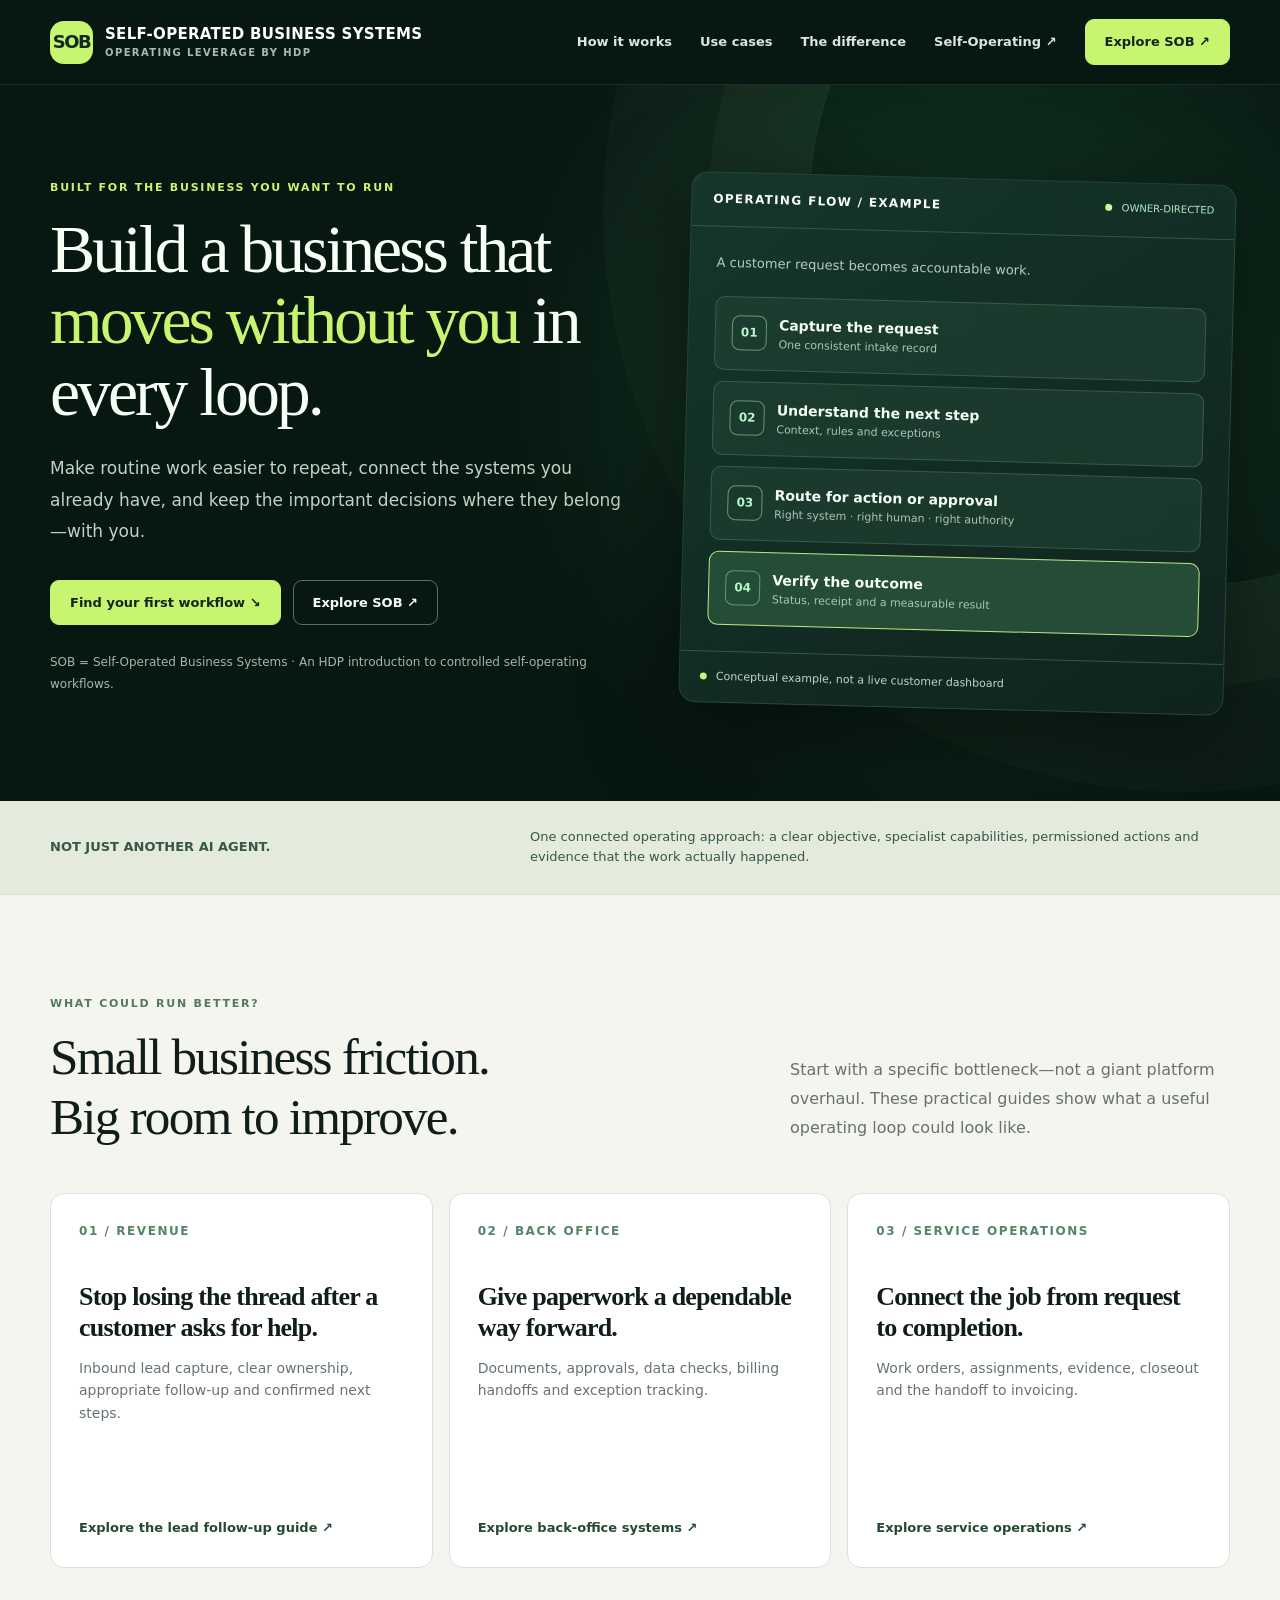
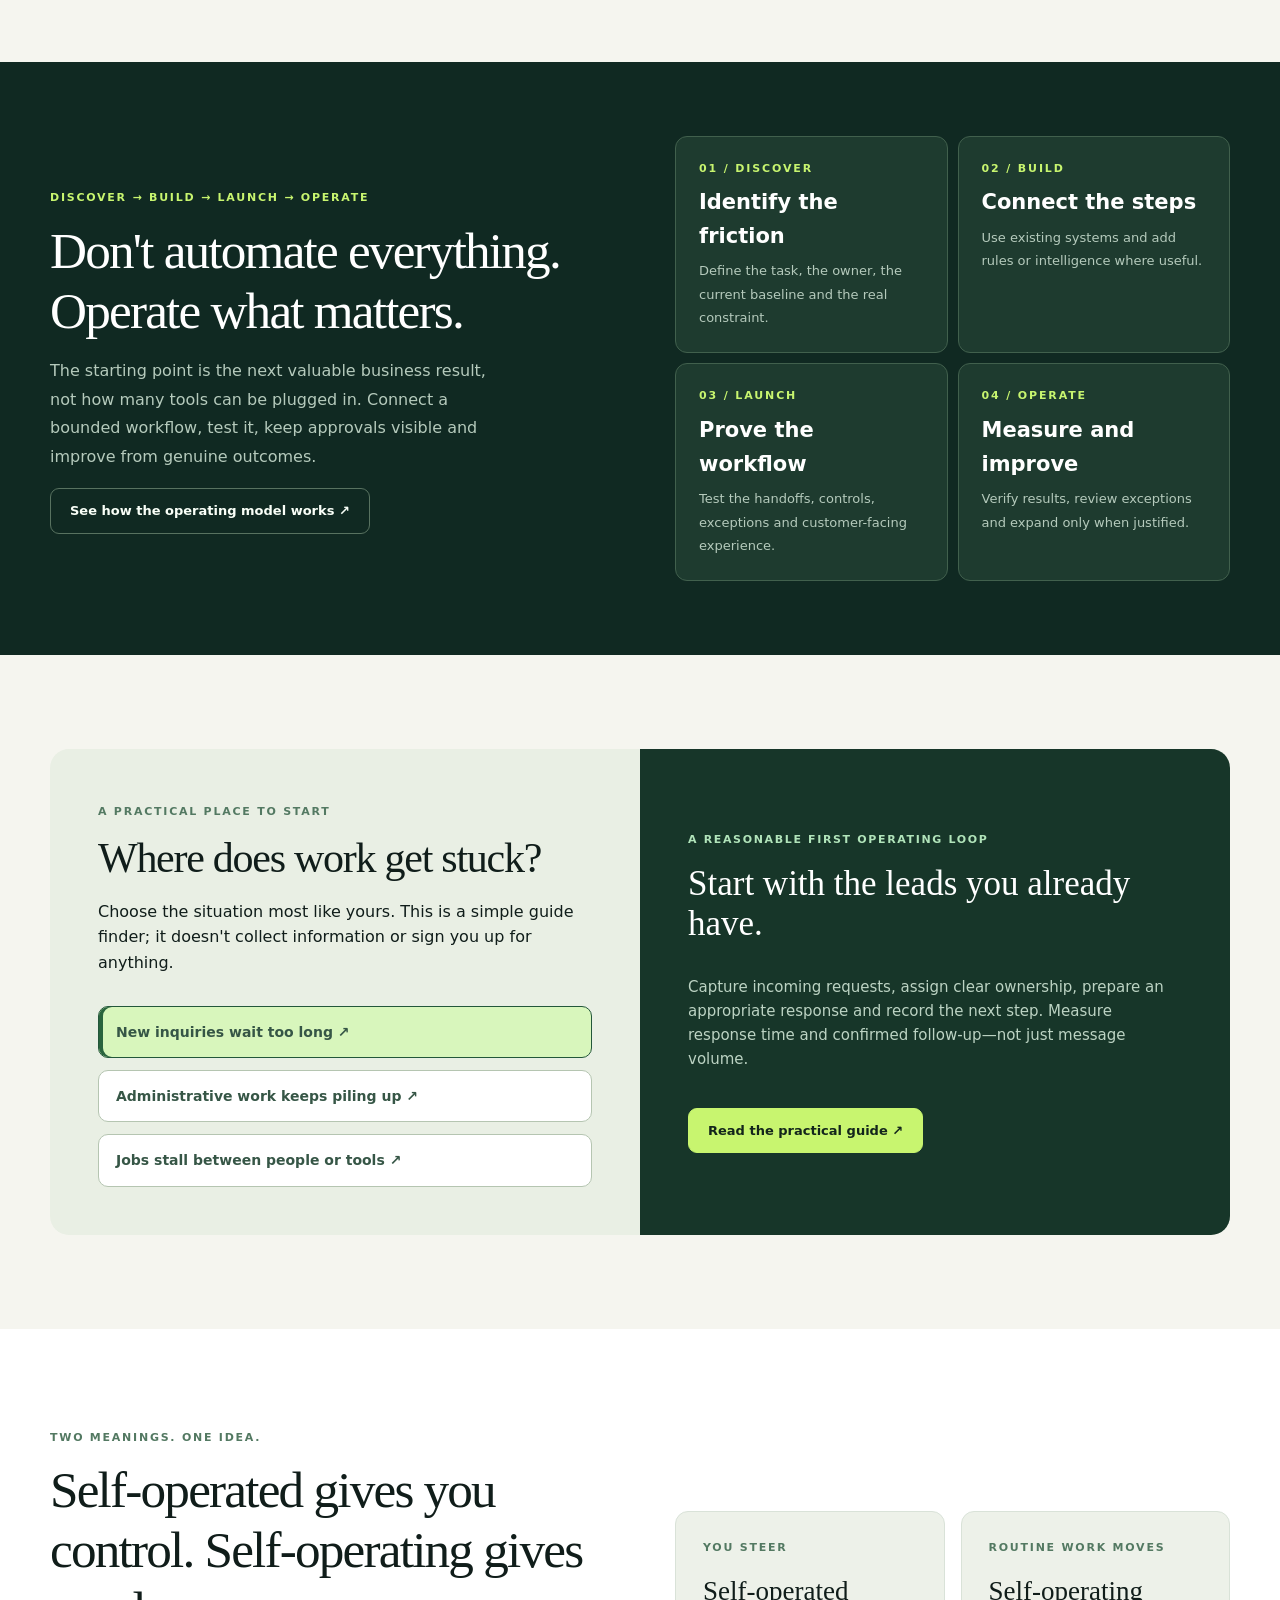
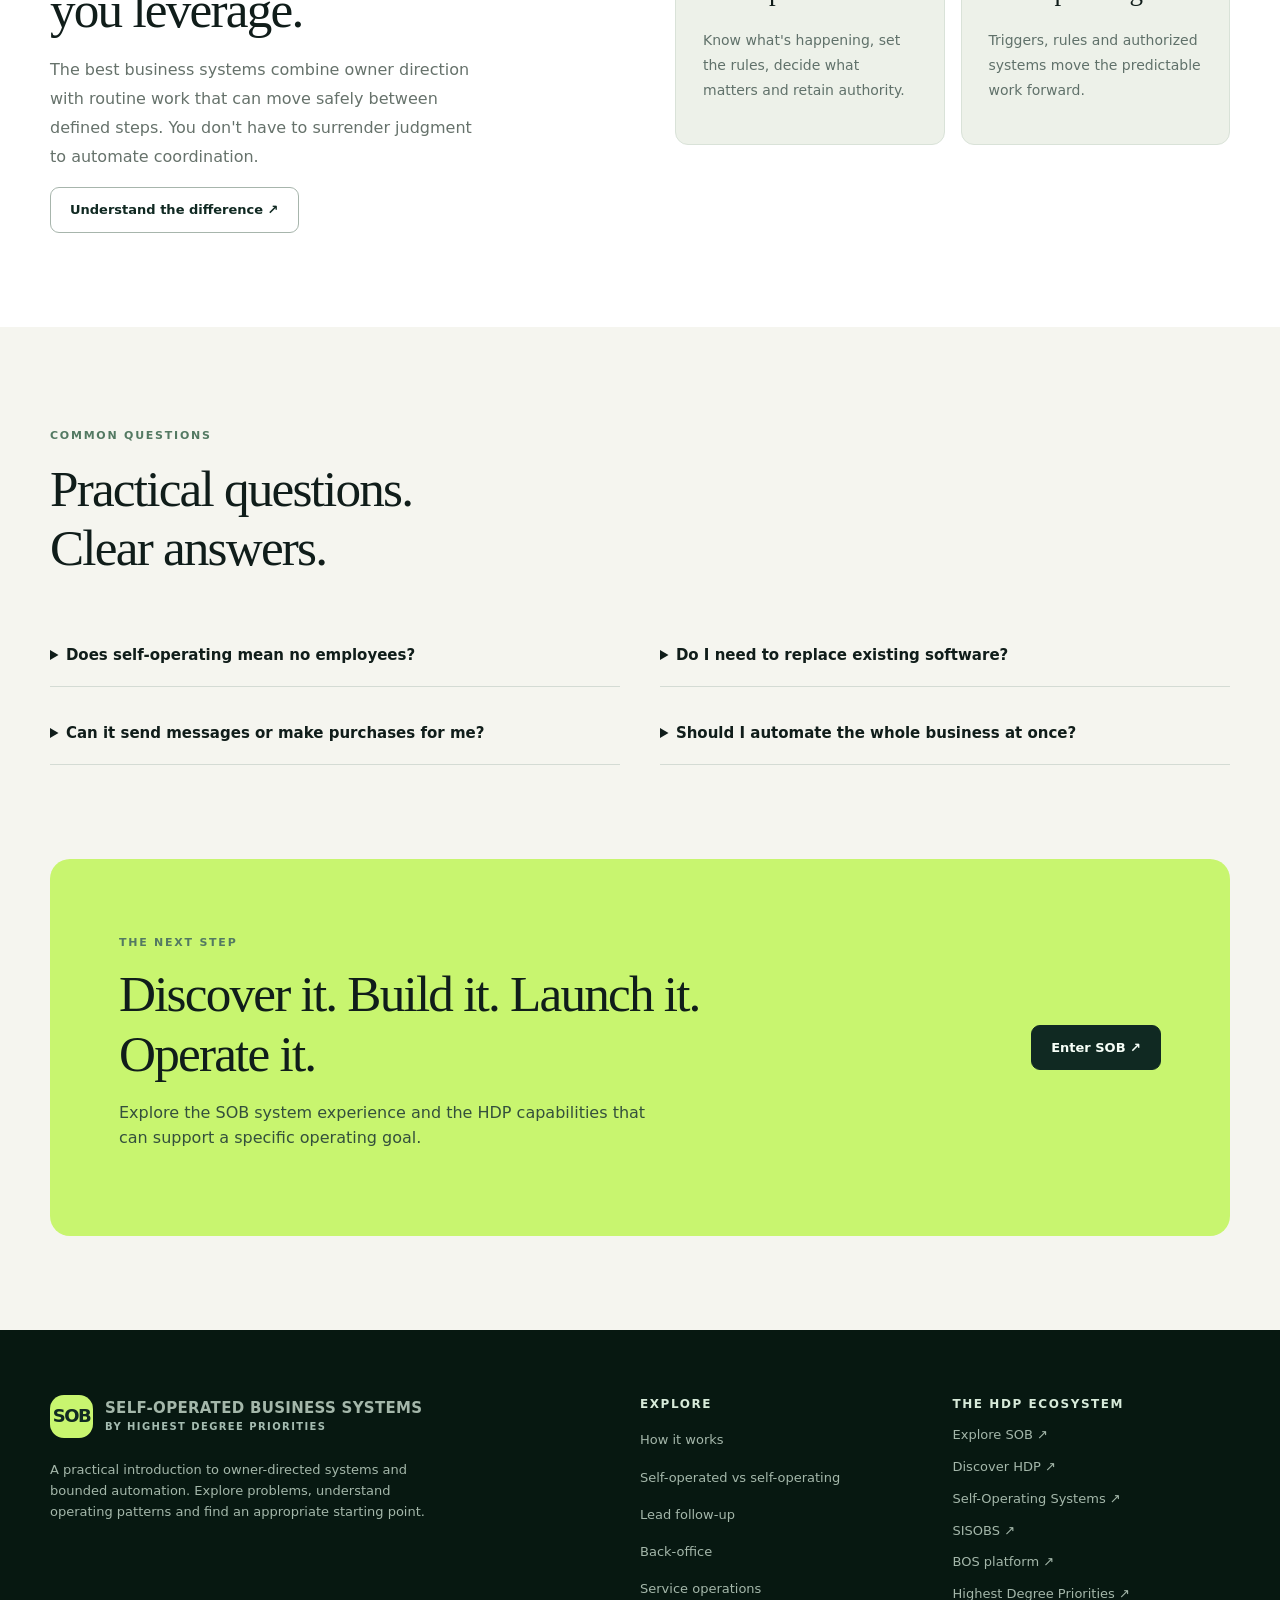
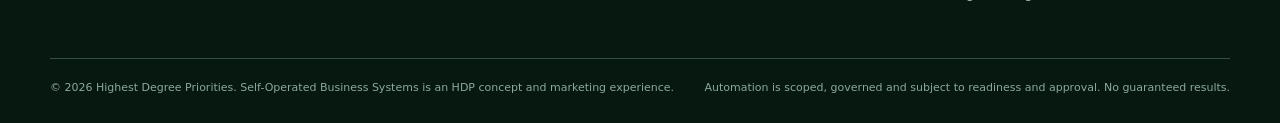
==== commit f87c5980: "Cross-link SISOBS and Self-Operating companion sites" ====
--- a/index.html
+++ b/index.html
@@ -1,4 +1,4 @@
-<!doctype html><html lang="en"><head><meta charset="UTF-8"><meta name="viewport" content="width=device-width,initial-scale=1"><meta name="color-scheme" content="light"><meta name="theme-color" content="#071711"><title>Self-Operated Business Systems — Build a Business That Moves Without You in Every Loop | SOB by HDP</title><meta name="description" content="Discover self-operated and self-operating business systems for lead follow-up, back-office tasks and service operations. Owner-directed control, useful automation and measurable outcomes by HDP."><link rel="canonical" href="https://selfoperatedbusinesssystems.com/"><meta property="og:type" content="website"><meta property="og:title" content="Self-Operated Business Systems — Build a Business That Moves Without You in Every Loop"><meta property="og:description" content="Discover self-operated and self-operating business systems for lead follow-up, back-office tasks and service operations. Owner-directed control, useful automation and measurable outcomes by HDP."><meta property="og:url" content="https://selfoperatedbusinesssystems.com/"><meta property="og:image" content="https://selfoperatedbusinesssystems.com/assets/social.svg"><meta property="og:site_name" content="Self-Operated Business Systems"><meta name="twitter:card" content="summary_large_image"><link rel="icon" href="assets/favicon.svg" type="image/svg+xml"><link rel="stylesheet" href="assets/styles.css"><script type="application/ld+json">{"@context":"https://schema.org","@graph":[{"@type":"WebSite","name":"Self-Operated Business Systems","url":"https://selfoperatedbusinesssystems.com/","description":"Discover self-operated and self-operating business systems for lead follow-up, back-office tasks and service operations. Owner-directed control, useful automation and measurable outcomes by HDP."},{"@type":"Organization","name":"Highest Degree Priorities","url":"https://highestdegreepriorities.com"}]}</script><script src="assets/app.js" defer></script></head><body><a class="skip" href="#main">Skip to main content</a><header class="nav"><div class="wrap nav-in"><a class="brand" href="" aria-label="SOB — home"><span class="brand-mark">SOB</span><span class="brand-words"><strong>SELF-OPERATED BUSINESS SYSTEMS</strong><small>OPERATING LEVERAGE BY HDP</small></span></a><button class="menu-toggle" type="button" aria-label="Toggle navigation" aria-expanded="false" data-menu-toggle>Menu ☰</button><nav class="nav-links" aria-label="Main navigation" data-menu><a href="how-it-works/">How it works</a><a href="#solutions">Use cases</a><a href="guides/self-operated-vs-self-operating/">The difference</a><a href="https://hdpjoin.com">About HDP ↗</a><a class="button" href="https://sob.highestdegreepriorities.com/?utm_source=selfoperatedbusinesssystems&utm_medium=referral&utm_campaign=sob_launch&utm_content=nav" rel="noopener noreferrer">Explore SOB ↗</a></nav></div></header><main id="main">
+<!doctype html><html lang="en"><head><meta charset="UTF-8"><meta name="viewport" content="width=device-width,initial-scale=1"><meta name="color-scheme" content="light"><meta name="theme-color" content="#071711"><title>Self-Operated Business Systems — Build a Business That Moves Without You in Every Loop | SOB by HDP</title><meta name="description" content="Discover self-operated and self-operating business systems for lead follow-up, back-office tasks and service operations. Owner-directed control, useful automation and measurable outcomes by HDP."><link rel="canonical" href="https://selfoperatedbusinesssystems.com/"><meta property="og:type" content="website"><meta property="og:title" content="Self-Operated Business Systems — Build a Business That Moves Without You in Every Loop"><meta property="og:description" content="Discover self-operated and self-operating business systems for lead follow-up, back-office tasks and service operations. Owner-directed control, useful automation and measurable outcomes by HDP."><meta property="og:url" content="https://selfoperatedbusinesssystems.com/"><meta property="og:image" content="https://selfoperatedbusinesssystems.com/assets/social.svg"><meta property="og:site_name" content="Self-Operated Business Systems"><meta name="twitter:card" content="summary_large_image"><link rel="icon" href="assets/favicon.svg" type="image/svg+xml"><link rel="stylesheet" href="assets/styles.css"><script type="application/ld+json">{"@context":"https://schema.org","@graph":[{"@type":"WebSite","name":"Self-Operated Business Systems","url":"https://selfoperatedbusinesssystems.com/","description":"Discover self-operated and self-operating business systems for lead follow-up, back-office tasks and service operations. Owner-directed control, useful automation and measurable outcomes by HDP."},{"@type":"Organization","name":"Highest Degree Priorities","url":"https://highestdegreepriorities.com"}]}</script><script src="assets/app.js" defer></script></head><body><a class="skip" href="#main">Skip to main content</a><header class="nav"><div class="wrap nav-in"><a class="brand" href="" aria-label="SOB — home"><span class="brand-mark">SOB</span><span class="brand-words"><strong>SELF-OPERATED BUSINESS SYSTEMS</strong><small>OPERATING LEVERAGE BY HDP</small></span></a><button class="menu-toggle" type="button" aria-label="Toggle navigation" aria-expanded="false" data-menu-toggle>Menu ☰</button><nav class="nav-links" aria-label="Main navigation" data-menu><a href="how-it-works/">How it works</a><a href="#solutions">Use cases</a><a href="guides/self-operated-vs-self-operating/">The difference</a><a href="https://selfoperatingbusinesssystems.com/?utm_source=selfoperatedbusinesssystems&utm_medium=referral&utm_campaign=sister_site">Self-Operating ↗</a><a class="button" href="https://sob.highestdegreepriorities.com/?utm_source=selfoperatedbusinesssystems&utm_medium=referral&utm_campaign=sob_launch&utm_content=nav" rel="noopener noreferrer">Explore SOB ↗</a></nav></div></header><main id="main">
 <section class="hero"><div class="wrap hero-grid"><div><div class="eyebrow">BUILT FOR THE BUSINESS YOU WANT TO RUN</div><h1>Build a business that <em>moves without you</em> in every loop.</h1><p>Make routine work easier to repeat, connect the systems you already have, and keep the important decisions where they belong—with you.</p><div class="hero-actions"><a class="button" href="#find-your-gap">Find your first workflow ↘</a><a class="button secondary" href="https://sob.highestdegreepriorities.com/?utm_source=selfoperatedbusinesssystems&utm_medium=referral&utm_campaign=sob_launch&utm_content=hero" rel="noopener noreferrer">Explore SOB ↗</a></div><p class="fine">SOB = Self-Operated Business Systems · An HDP introduction to controlled self-operating workflows.</p></div><div class="map-panel" aria-label="Illustrative business workflow"><div class="panel-top"><strong>OPERATING FLOW / EXAMPLE</strong><span class="status"><i></i> OWNER-DIRECTED</span></div><div class="panel-body"><div class="panel-heading">A customer request becomes accountable work.</div><div class="steps"><div class="step"><div class="num">01</div><div><strong>Capture the request</strong><span>One consistent intake record</span></div></div><div class="step"><div class="num">02</div><div><strong>Understand the next step</strong><span>Context, rules and exceptions</span></div></div><div class="step"><div class="num">03</div><div><strong>Route for action or approval</strong><span>Right system · right human · right authority</span></div></div><div class="step"><div class="num">04</div><div><strong>Verify the outcome</strong><span>Status, receipt and a measurable result</span></div></div></div></div><div class="panel-bottom"><span class="dot"></span>Conceptual example, not a live customer dashboard</div></div></div></section>
 <div class="strip"><div class="wrap strip-in"><strong>NOT JUST ANOTHER AI AGENT.</strong><span>One connected operating approach: a clear objective, specialist capabilities, permissioned actions and evidence that the work actually happened.</span></div></div>
 <section class="section" id="solutions"><div class="wrap"><div class="section-head"><div><span class="mini-eyebrow">WHAT COULD RUN BETTER?</span><h2>Small business friction.<br>Big room to improve.</h2></div><p>Start with a specific bottleneck—not a giant platform overhaul. These practical guides show what a useful operating loop could look like.</p></div><div class="cards"><a class="card" href="use-cases/lead-follow-up/"><span class="card-no">01 / REVENUE</span><h3>Stop losing the thread after a customer asks for help.</h3><p>Inbound lead capture, clear ownership, appropriate follow-up and confirmed next steps.</p><span class="card-link">Explore the lead follow-up guide ↗</span></a><a class="card" href="use-cases/back-office-automation/"><span class="card-no">02 / BACK OFFICE</span><h3>Give paperwork a dependable way forward.</h3><p>Documents, approvals, data checks, billing handoffs and exception tracking.</p><span class="card-link">Explore back-office systems ↗</span></a><a class="card" href="use-cases/service-operations/"><span class="card-no">03 / SERVICE OPERATIONS</span><h3>Connect the job from request to completion.</h3><p>Work orders, assignments, evidence, closeout and the handoff to invoicing.</p><span class="card-link">Explore service operations ↗</span></a></div></div></section>
@@ -6,4 +6,4 @@
 <section class="section" id="find-your-gap"><div class="wrap"><div class="finder"><div class="finder-copy"><span class="mini-eyebrow">A PRACTICAL PLACE TO START</span><h2>Where does work get stuck?</h2><p>Choose the situation most like yours. This is a simple guide finder; it doesn't collect information or sign you up for anything.</p><div class="finder-controls" role="group" aria-label="Choose business workflow"><button aria-pressed="true" data-finder="leads" type="button">New inquiries wait too long ↗</button><button aria-pressed="false" data-finder="admin" type="button">Administrative work keeps piling up ↗</button><button aria-pressed="false" data-finder="field" type="button">Jobs stall between people or tools ↗</button></div></div><div class="finder-result" aria-live="polite"><small>A REASONABLE FIRST OPERATING LOOP</small><h3 data-finder-title>Start with the leads you already have.</h3><p data-finder-body>Capture incoming requests, assign clear ownership, prepare an appropriate response and record the next step. Measure response time and confirmed follow-up—not just message volume.</p><a class="button" href="use-cases/lead-follow-up/" data-finder-link>Read the practical guide ↗</a></div></div></div></section>
 <section class="section alt"><div class="wrap two-col"><div><span class="mini-eyebrow">TWO MEANINGS. ONE IDEA.</span><h2>Self-operated gives you control. Self-operating gives you leverage.</h2><p>The best business systems combine owner direction with routine work that can move safely between defined steps. You don't have to surrender judgment to automate coordination.</p><a class="button outline" href="guides/self-operated-vs-self-operating/">Understand the difference ↗</a></div><div class="compare"><div><div class="mini-eyebrow">YOU STEER</div><h3>Self-operated</h3><p>Know what's happening, set the rules, decide what matters and retain authority.</p></div><div><div class="mini-eyebrow">ROUTINE WORK MOVES</div><h3>Self-operating</h3><p>Triggers, rules and authorized systems move the predictable work forward.</p></div></div></div></section>
 <section class="section" id="faq"><div class="wrap"><div class="section-head"><div><span class="mini-eyebrow">COMMON QUESTIONS</span><h2>Practical questions.<br>Clear answers.</h2></div></div><div class="questions"><details><summary>Does self-operating mean no employees?</summary><p>No. The purpose is to reduce unnecessary coordination and repetition while retaining people for judgment, relationships, exceptions and accountability.</p></details><details><summary>Do I need to replace existing software?</summary><p>Not necessarily. An operating layer can coordinate selected workflows across existing tools, subject to available integrations and appropriate permissions.</p></details><details><summary>Can it send messages or make purchases for me?</summary><p>Only where the workflow, platform permissions, consent and explicit approval rules permit it. Sensitive actions must be separately governed.</p></details><details><summary>Should I automate the whole business at once?</summary><p>Usually not. Start with a measurable workflow, verify the baseline and make sure the first loop works before expanding.</p></details></div></div></section>
-<section class="section" style="padding-top:0"><div class="wrap"><div class="wide-cta"><div><span class="mini-eyebrow">THE NEXT STEP</span><h2>Discover it. Build it. Launch it. Operate it.</h2><p>Explore the SOB system experience and the HDP capabilities that can support a specific operating goal.</p></div><a class="button dark" href="https://sob.highestdegreepriorities.com/?utm_source=selfoperatedbusinesssystems&utm_medium=referral&utm_campaign=sob_launch&utm_content=closing" rel="noopener noreferrer">Enter SOB ↗</a></div></div></section></main><footer class="footer"><div class="wrap"><div class="footer-grid"><div><a class="brand" href=""><span class="brand-mark">SOB</span><span class="brand-words"><strong>SELF-OPERATED BUSINESS SYSTEMS</strong><small>BY HIGHEST DEGREE PRIORITIES</small></span></a><p style="max-width:390px;margin-top:22px">A practical introduction to owner-directed systems and bounded automation. Explore problems, understand operating patterns and find an appropriate starting point.</p></div><div class="footer-links"><span class="footer-title">EXPLORE</span><a href="how-it-works/">How it works</a><a href="guides/self-operated-vs-self-operating/">Self-operated vs self-operating</a><a href="use-cases/lead-follow-up/">Lead follow-up</a><a href="use-cases/back-office-automation/">Back-office</a><a href="use-cases/service-operations/">Service operations</a></div><div class="footer-links"><span class="footer-title">THE HDP ECOSYSTEM</span><a href="https://sob.highestdegreepriorities.com/?utm_source=selfoperatedbusinesssystems&utm_medium=referral&utm_campaign=sob_launch&utm_content=footer">Explore SOB ↗</a><a href="https://hdpjoin.com">Discover HDP ↗</a><a href="https://bos.highestdegreepriorities.com">BOS platform ↗</a><a href="https://highestdegreepriorities.com">Highest Degree Priorities ↗</a></div></div><div class="footnote"><span>© 2026 Highest Degree Priorities. Self-Operated Business Systems is an HDP concept and marketing experience.</span><span>Automation is scoped, governed and subject to readiness and approval. No guaranteed results.</span></div></div></footer></body></html>+<section class="section" style="padding-top:0"><div class="wrap"><div class="wide-cta"><div><span class="mini-eyebrow">THE NEXT STEP</span><h2>Discover it. Build it. Launch it. Operate it.</h2><p>Explore the SOB system experience and the HDP capabilities that can support a specific operating goal.</p></div><a class="button dark" href="https://sob.highestdegreepriorities.com/?utm_source=selfoperatedbusinesssystems&utm_medium=referral&utm_campaign=sob_launch&utm_content=closing" rel="noopener noreferrer">Enter SOB ↗</a></div></div></section></main><footer class="footer"><div class="wrap"><div class="footer-grid"><div><a class="brand" href=""><span class="brand-mark">SOB</span><span class="brand-words"><strong>SELF-OPERATED BUSINESS SYSTEMS</strong><small>BY HIGHEST DEGREE PRIORITIES</small></span></a><p style="max-width:390px;margin-top:22px">A practical introduction to owner-directed systems and bounded automation. Explore problems, understand operating patterns and find an appropriate starting point.</p></div><div class="footer-links"><span class="footer-title">EXPLORE</span><a href="how-it-works/">How it works</a><a href="guides/self-operated-vs-self-operating/">Self-operated vs self-operating</a><a href="use-cases/lead-follow-up/">Lead follow-up</a><a href="use-cases/back-office-automation/">Back-office</a><a href="use-cases/service-operations/">Service operations</a></div><div class="footer-links"><span class="footer-title">THE HDP ECOSYSTEM</span><a href="https://sob.highestdegreepriorities.com/?utm_source=selfoperatedbusinesssystems&utm_medium=referral&utm_campaign=sob_launch&utm_content=footer">Explore SOB ↗</a><a href="https://hdpjoin.com">Discover HDP ↗</a><a href="https://selfoperatingbusinesssystems.com/?utm_source=selfoperatedbusinesssystems&utm_medium=referral&utm_campaign=sister_site_footer">Self-Operating Systems ↗</a><a href="https://sisobs.com/?utm_source=selfoperatedbusinesssystems&utm_medium=referral&utm_campaign=ecosystem">SISOBS ↗</a><a href="https://bos.highestdegreepriorities.com">BOS platform ↗</a><a href="https://highestdegreepriorities.com">Highest Degree Priorities ↗</a></div></div><div class="footnote"><span>© 2026 Highest Degree Priorities. Self-Operated Business Systems is an HDP concept and marketing experience.</span><span>Automation is scoped, governed and subject to readiness and approval. No guaranteed results.</span></div></div></footer></body></html>
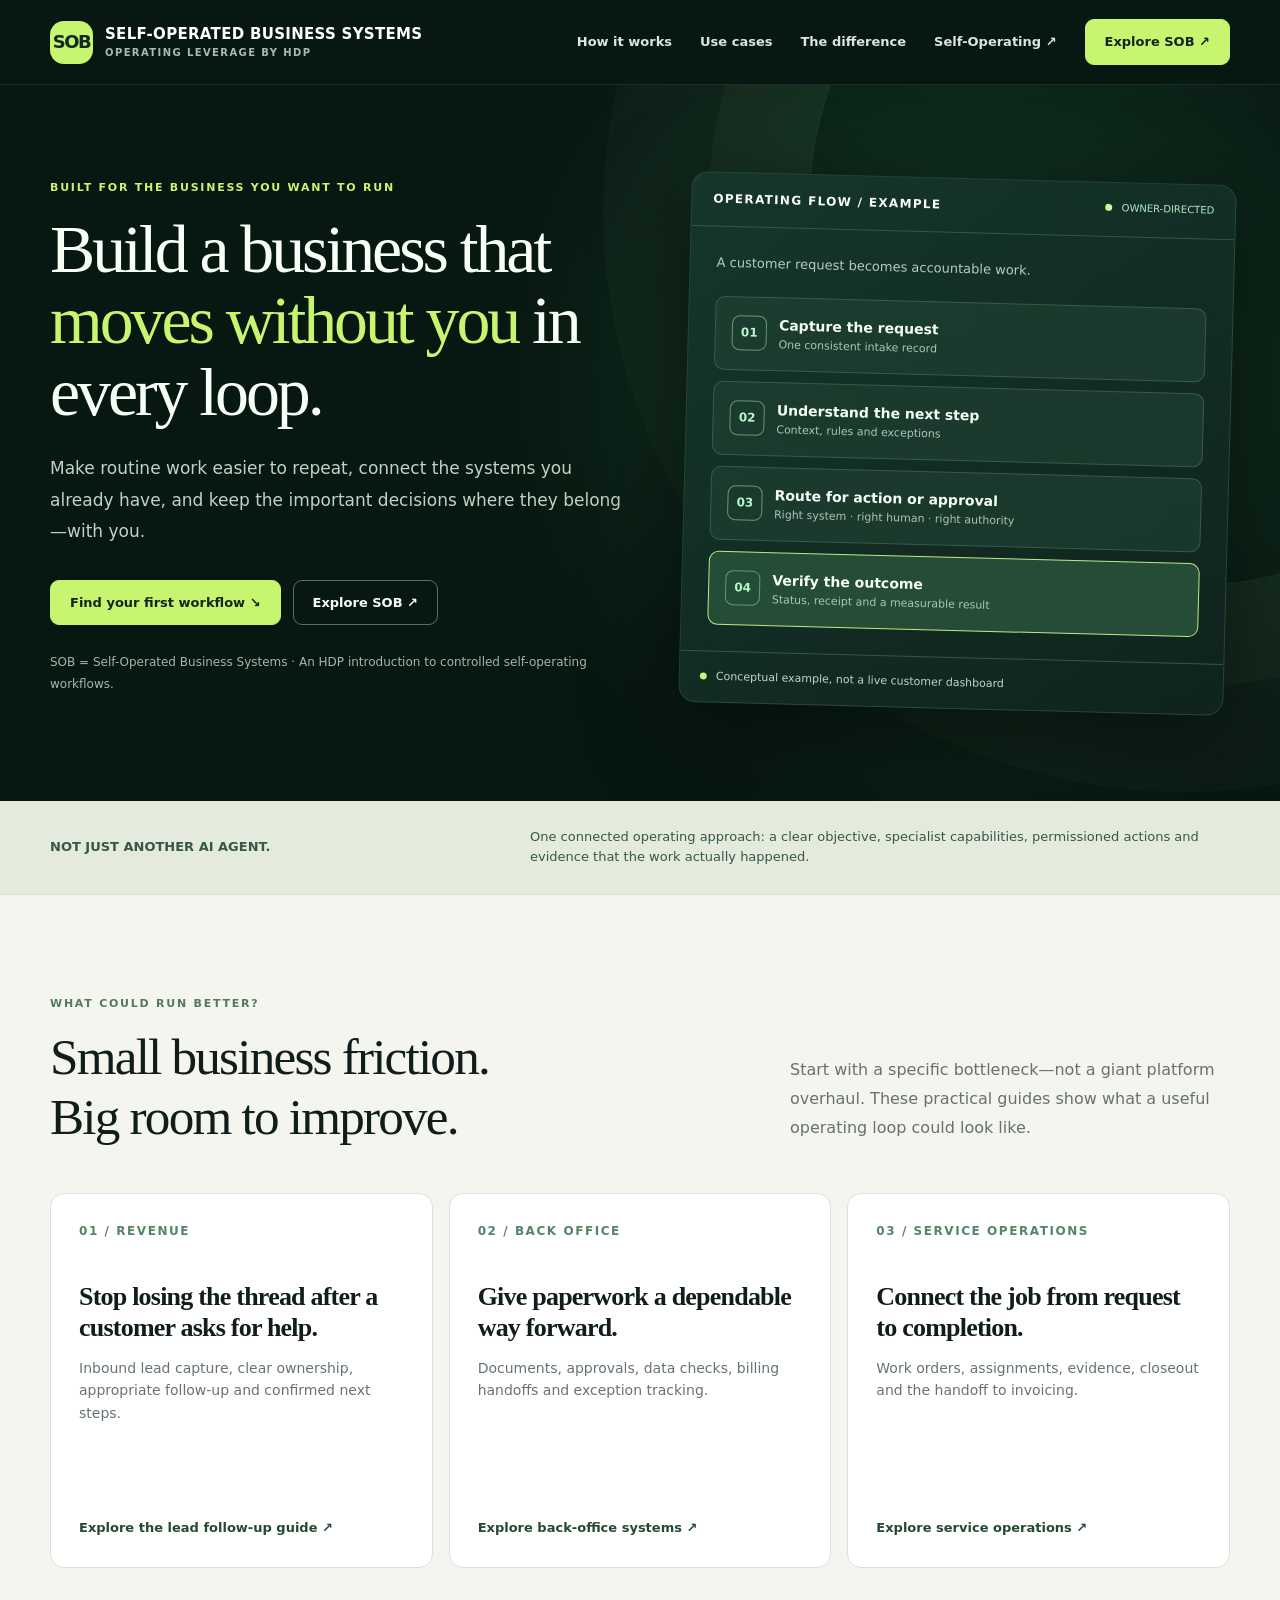
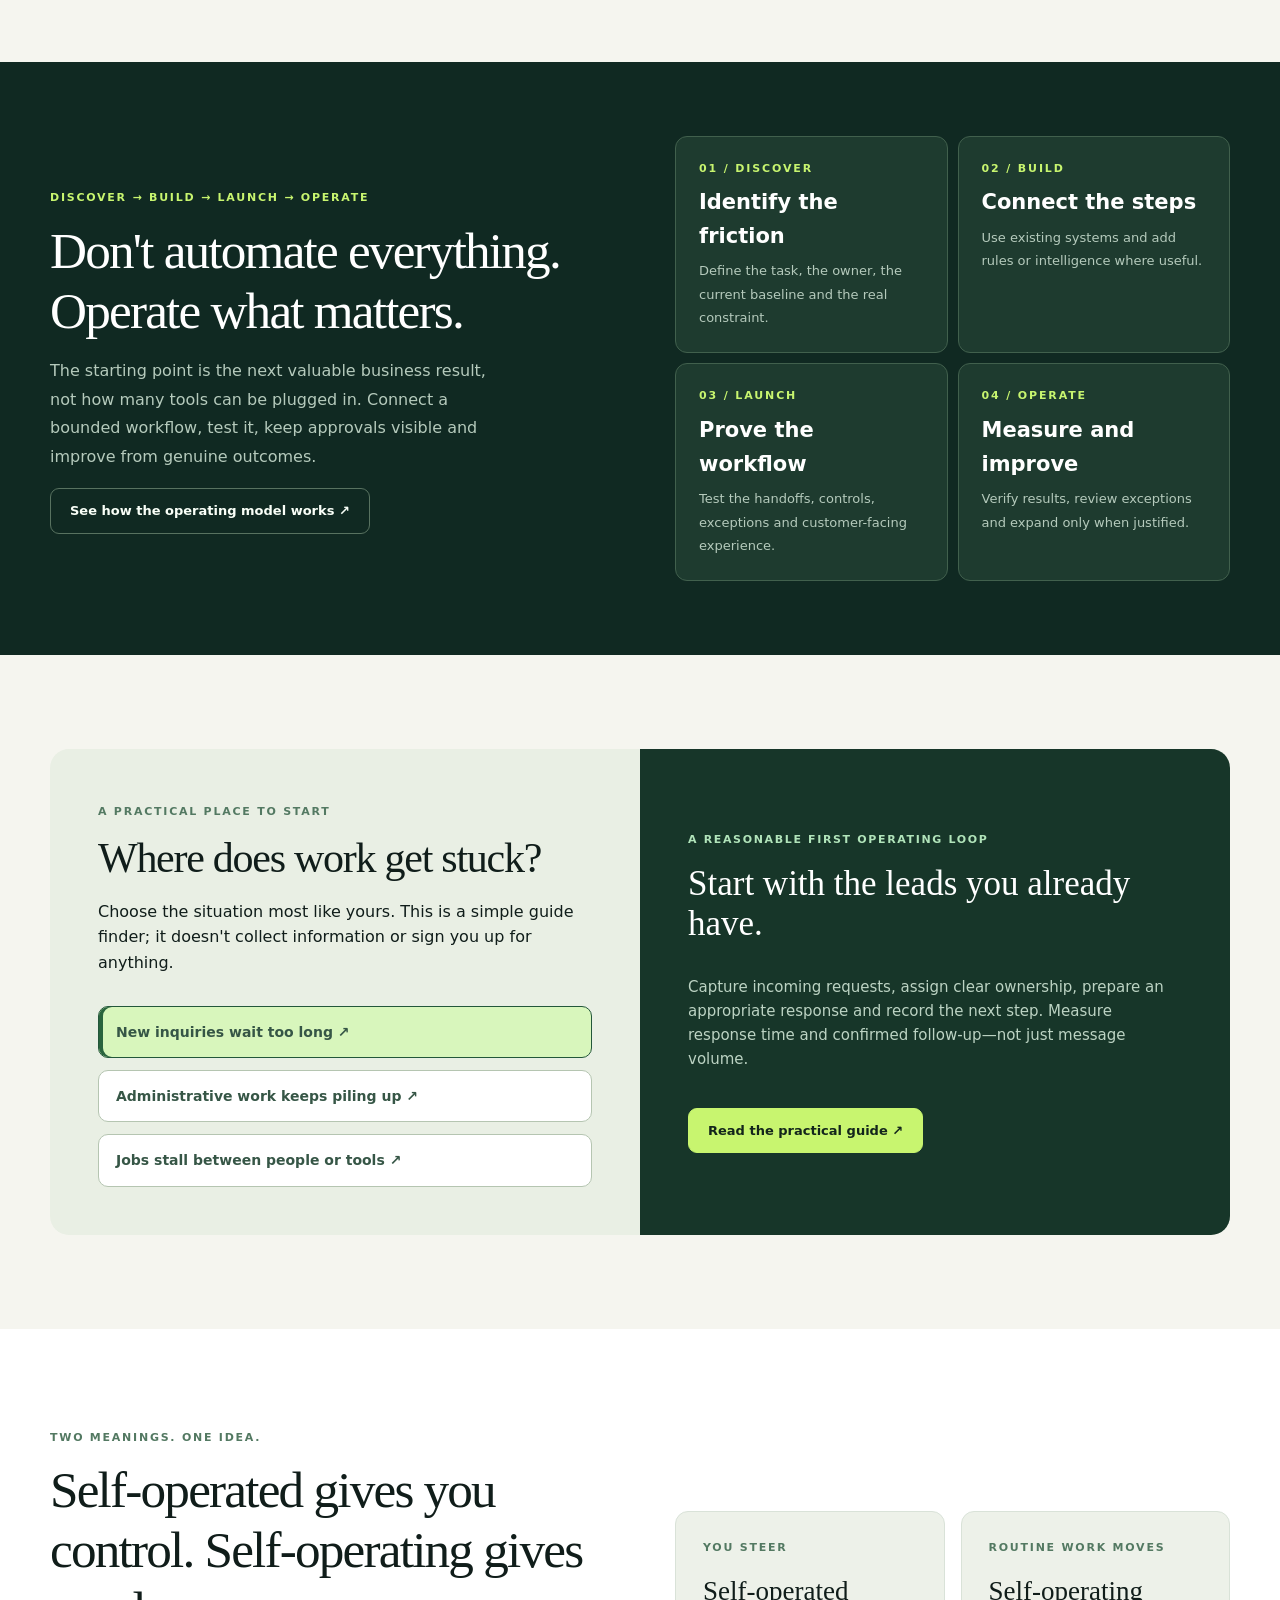
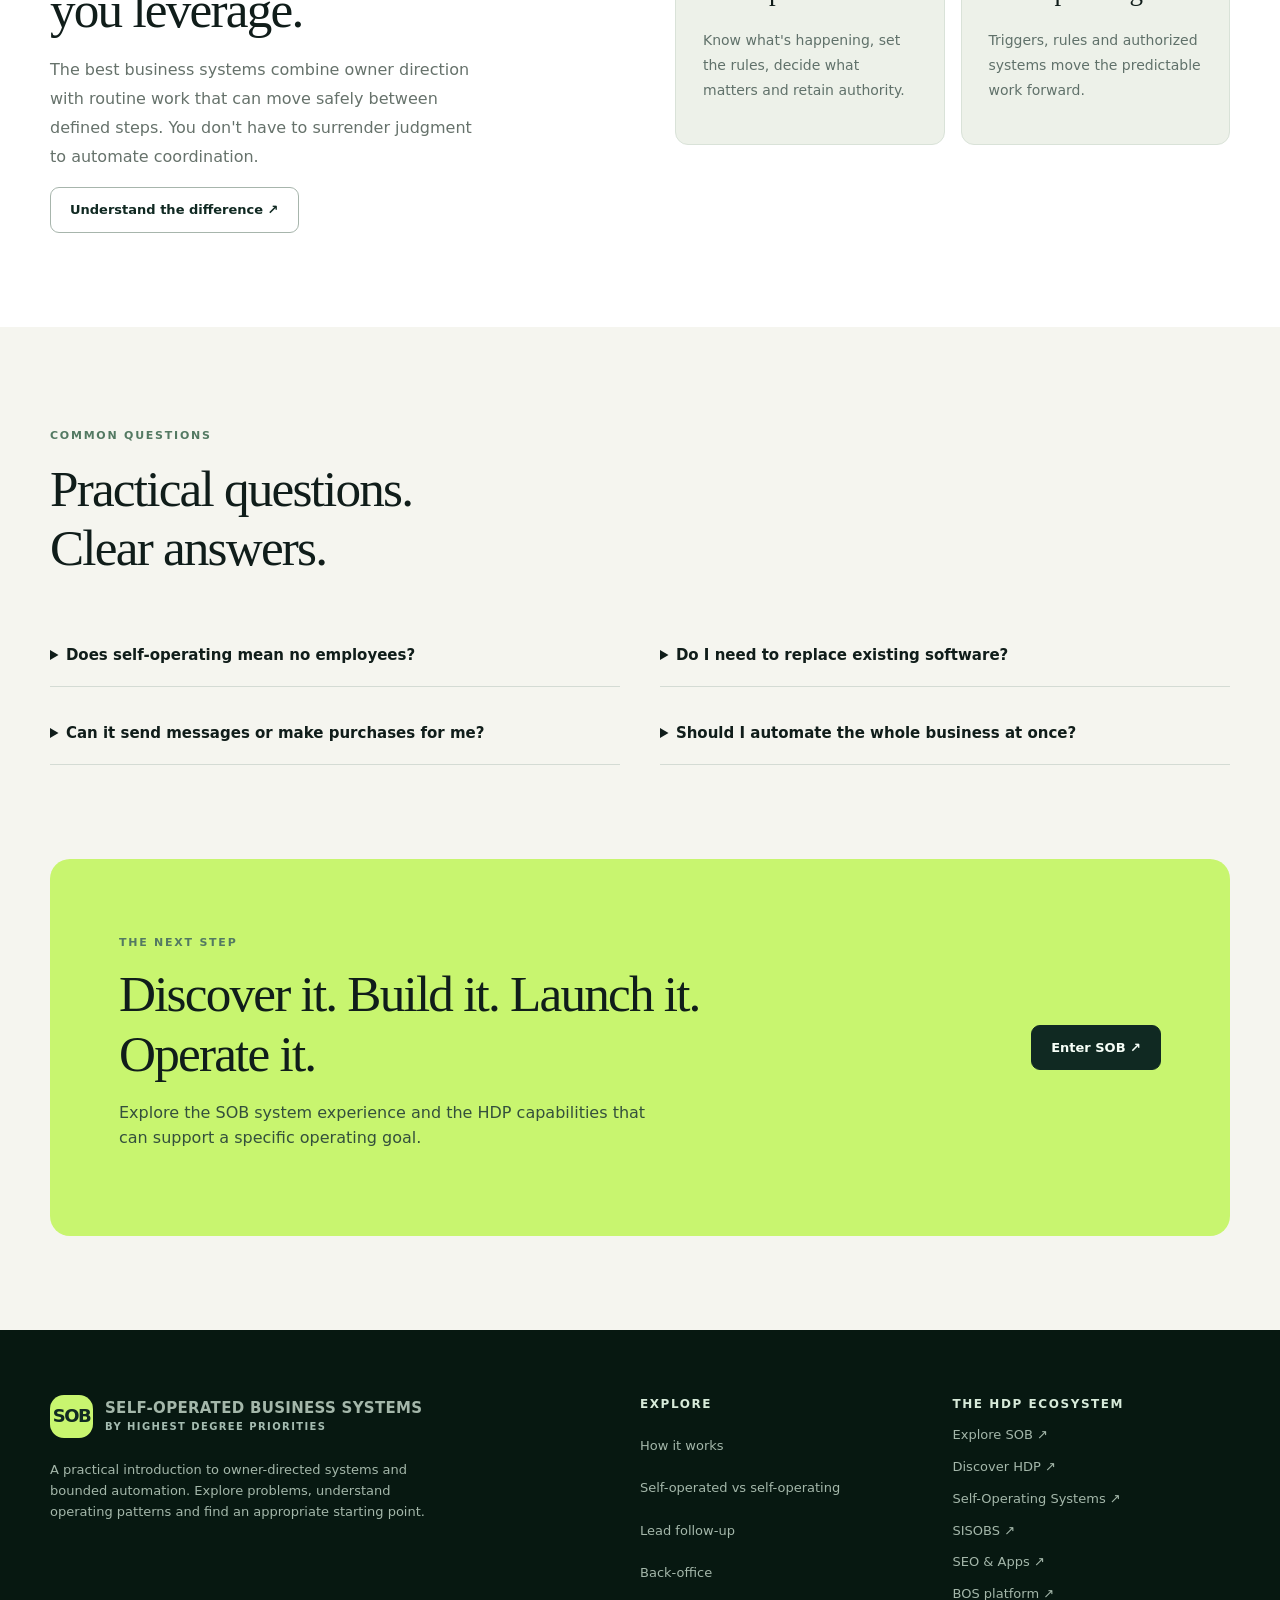
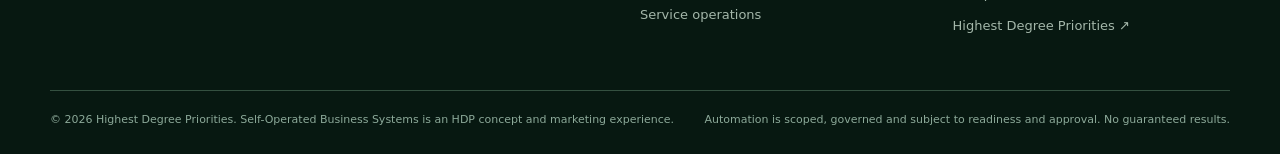
==== commit 6dad36a5: "Connect SEO & Apps service site into HDP ecosystem" ====
--- a/index.html
+++ b/index.html
@@ -6,4 +6,4 @@
 <section class="section" id="find-your-gap"><div class="wrap"><div class="finder"><div class="finder-copy"><span class="mini-eyebrow">A PRACTICAL PLACE TO START</span><h2>Where does work get stuck?</h2><p>Choose the situation most like yours. This is a simple guide finder; it doesn't collect information or sign you up for anything.</p><div class="finder-controls" role="group" aria-label="Choose business workflow"><button aria-pressed="true" data-finder="leads" type="button">New inquiries wait too long ↗</button><button aria-pressed="false" data-finder="admin" type="button">Administrative work keeps piling up ↗</button><button aria-pressed="false" data-finder="field" type="button">Jobs stall between people or tools ↗</button></div></div><div class="finder-result" aria-live="polite"><small>A REASONABLE FIRST OPERATING LOOP</small><h3 data-finder-title>Start with the leads you already have.</h3><p data-finder-body>Capture incoming requests, assign clear ownership, prepare an appropriate response and record the next step. Measure response time and confirmed follow-up—not just message volume.</p><a class="button" href="use-cases/lead-follow-up/" data-finder-link>Read the practical guide ↗</a></div></div></div></section>
 <section class="section alt"><div class="wrap two-col"><div><span class="mini-eyebrow">TWO MEANINGS. ONE IDEA.</span><h2>Self-operated gives you control. Self-operating gives you leverage.</h2><p>The best business systems combine owner direction with routine work that can move safely between defined steps. You don't have to surrender judgment to automate coordination.</p><a class="button outline" href="guides/self-operated-vs-self-operating/">Understand the difference ↗</a></div><div class="compare"><div><div class="mini-eyebrow">YOU STEER</div><h3>Self-operated</h3><p>Know what's happening, set the rules, decide what matters and retain authority.</p></div><div><div class="mini-eyebrow">ROUTINE WORK MOVES</div><h3>Self-operating</h3><p>Triggers, rules and authorized systems move the predictable work forward.</p></div></div></div></section>
 <section class="section" id="faq"><div class="wrap"><div class="section-head"><div><span class="mini-eyebrow">COMMON QUESTIONS</span><h2>Practical questions.<br>Clear answers.</h2></div></div><div class="questions"><details><summary>Does self-operating mean no employees?</summary><p>No. The purpose is to reduce unnecessary coordination and repetition while retaining people for judgment, relationships, exceptions and accountability.</p></details><details><summary>Do I need to replace existing software?</summary><p>Not necessarily. An operating layer can coordinate selected workflows across existing tools, subject to available integrations and appropriate permissions.</p></details><details><summary>Can it send messages or make purchases for me?</summary><p>Only where the workflow, platform permissions, consent and explicit approval rules permit it. Sensitive actions must be separately governed.</p></details><details><summary>Should I automate the whole business at once?</summary><p>Usually not. Start with a measurable workflow, verify the baseline and make sure the first loop works before expanding.</p></details></div></div></section>
-<section class="section" style="padding-top:0"><div class="wrap"><div class="wide-cta"><div><span class="mini-eyebrow">THE NEXT STEP</span><h2>Discover it. Build it. Launch it. Operate it.</h2><p>Explore the SOB system experience and the HDP capabilities that can support a specific operating goal.</p></div><a class="button dark" href="https://sob.highestdegreepriorities.com/?utm_source=selfoperatedbusinesssystems&utm_medium=referral&utm_campaign=sob_launch&utm_content=closing" rel="noopener noreferrer">Enter SOB ↗</a></div></div></section></main><footer class="footer"><div class="wrap"><div class="footer-grid"><div><a class="brand" href=""><span class="brand-mark">SOB</span><span class="brand-words"><strong>SELF-OPERATED BUSINESS SYSTEMS</strong><small>BY HIGHEST DEGREE PRIORITIES</small></span></a><p style="max-width:390px;margin-top:22px">A practical introduction to owner-directed systems and bounded automation. Explore problems, understand operating patterns and find an appropriate starting point.</p></div><div class="footer-links"><span class="footer-title">EXPLORE</span><a href="how-it-works/">How it works</a><a href="guides/self-operated-vs-self-operating/">Self-operated vs self-operating</a><a href="use-cases/lead-follow-up/">Lead follow-up</a><a href="use-cases/back-office-automation/">Back-office</a><a href="use-cases/service-operations/">Service operations</a></div><div class="footer-links"><span class="footer-title">THE HDP ECOSYSTEM</span><a href="https://sob.highestdegreepriorities.com/?utm_source=selfoperatedbusinesssystems&utm_medium=referral&utm_campaign=sob_launch&utm_content=footer">Explore SOB ↗</a><a href="https://hdpjoin.com">Discover HDP ↗</a><a href="https://selfoperatingbusinesssystems.com/?utm_source=selfoperatedbusinesssystems&utm_medium=referral&utm_campaign=sister_site_footer">Self-Operating Systems ↗</a><a href="https://sisobs.com/?utm_source=selfoperatedbusinesssystems&utm_medium=referral&utm_campaign=ecosystem">SISOBS ↗</a><a href="https://bos.highestdegreepriorities.com">BOS platform ↗</a><a href="https://highestdegreepriorities.com">Highest Degree Priorities ↗</a></div></div><div class="footnote"><span>© 2026 Highest Degree Priorities. Self-Operated Business Systems is an HDP concept and marketing experience.</span><span>Automation is scoped, governed and subject to readiness and approval. No guaranteed results.</span></div></div></footer></body></html>+<section class="section" style="padding-top:0"><div class="wrap"><div class="wide-cta"><div><span class="mini-eyebrow">THE NEXT STEP</span><h2>Discover it. Build it. Launch it. Operate it.</h2><p>Explore the SOB system experience and the HDP capabilities that can support a specific operating goal.</p></div><a class="button dark" href="https://sob.highestdegreepriorities.com/?utm_source=selfoperatedbusinesssystems&utm_medium=referral&utm_campaign=sob_launch&utm_content=closing" rel="noopener noreferrer">Enter SOB ↗</a></div></div></section></main><footer class="footer"><div class="wrap"><div class="footer-grid"><div><a class="brand" href=""><span class="brand-mark">SOB</span><span class="brand-words"><strong>SELF-OPERATED BUSINESS SYSTEMS</strong><small>BY HIGHEST DEGREE PRIORITIES</small></span></a><p style="max-width:390px;margin-top:22px">A practical introduction to owner-directed systems and bounded automation. Explore problems, understand operating patterns and find an appropriate starting point.</p></div><div class="footer-links"><span class="footer-title">EXPLORE</span><a href="how-it-works/">How it works</a><a href="guides/self-operated-vs-self-operating/">Self-operated vs self-operating</a><a href="use-cases/lead-follow-up/">Lead follow-up</a><a href="use-cases/back-office-automation/">Back-office</a><a href="use-cases/service-operations/">Service operations</a></div><div class="footer-links"><span class="footer-title">THE HDP ECOSYSTEM</span><a href="https://sob.highestdegreepriorities.com/?utm_source=selfoperatedbusinesssystems&utm_medium=referral&utm_campaign=sob_launch&utm_content=footer">Explore SOB ↗</a><a href="https://hdpjoin.com">Discover HDP ↗</a><a href="https://selfoperatingbusinesssystems.com/?utm_source=selfoperatedbusinesssystems&utm_medium=referral&utm_campaign=sister_site_footer">Self-Operating Systems ↗</a><a href="https://sisobs.com/?utm_source=selfoperatedbusinesssystems&utm_medium=referral&utm_campaign=ecosystem">SISOBS ↗</a><a href="https://seoandapps.com/?utm_source=selfoperatedbusinesssystems&utm_medium=referral&utm_campaign=ecosystem">SEO & Apps ↗</a><a href="https://bos.highestdegreepriorities.com">BOS platform ↗</a><a href="https://highestdegreepriorities.com">Highest Degree Priorities ↗</a></div></div><div class="footnote"><span>© 2026 Highest Degree Priorities. Self-Operated Business Systems is an HDP concept and marketing experience.</span><span>Automation is scoped, governed and subject to readiness and approval. No guaranteed results.</span></div></div></footer></body></html>
